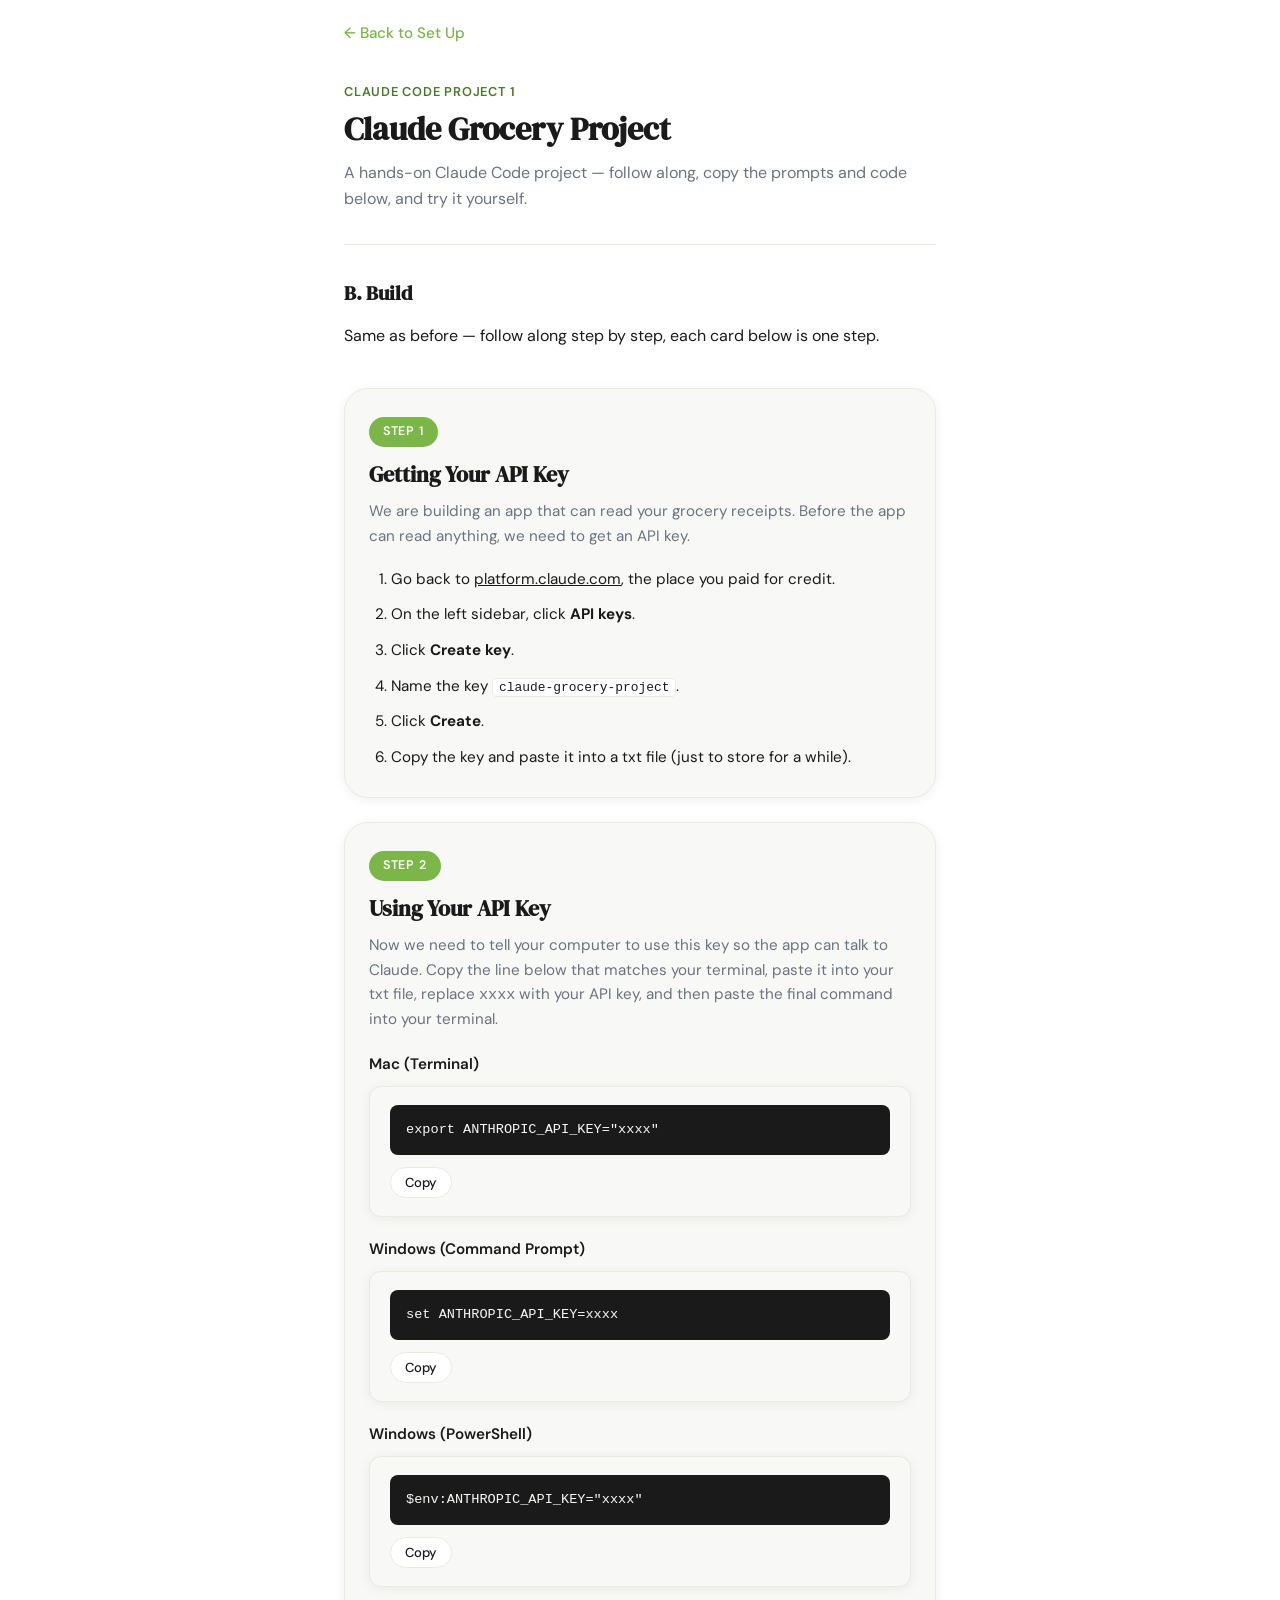
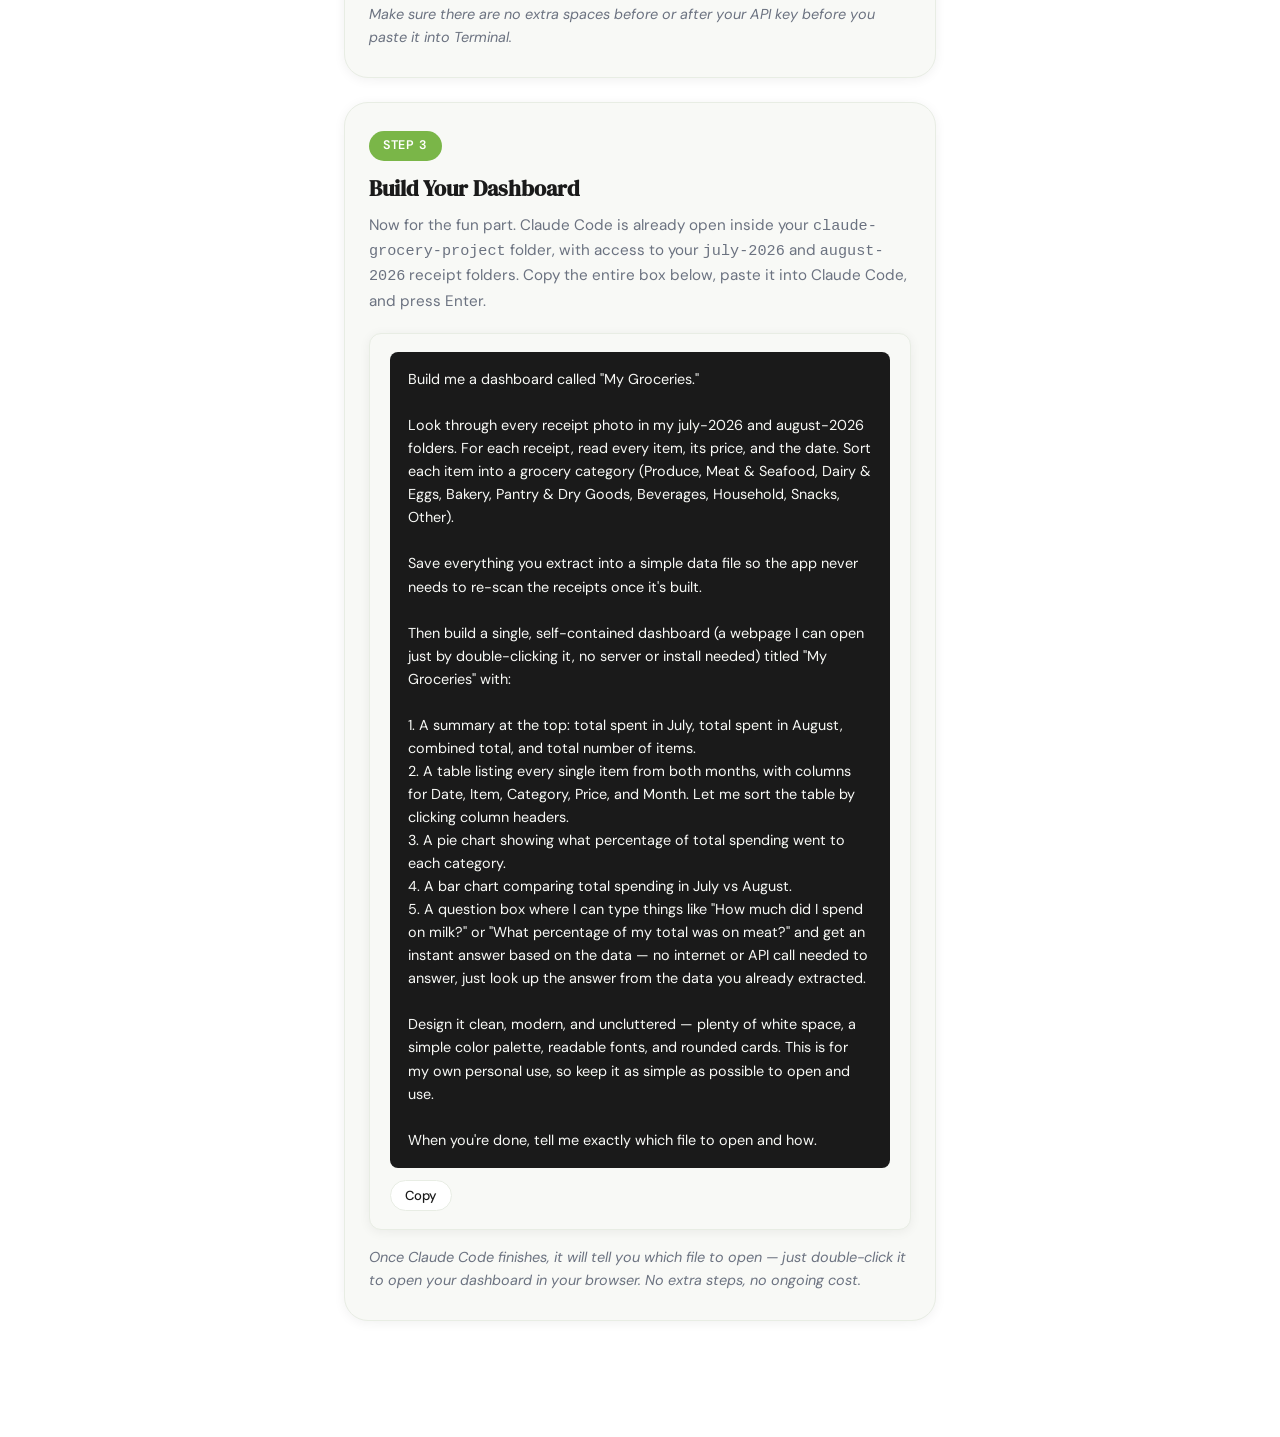
==== projects/claude-grocery-project-build.html @ 4709c17a "Replace Build page download package with step-by-step API key and dashboard prompt" ====
<!DOCTYPE html>
<html lang="en">
<head>
  <meta charset="UTF-8" />
  <meta name="viewport" content="width=device-width, initial-scale=1.0" />
  <meta name="description" content="Claude Grocery Project — Build. Get your API key and build your grocery dashboard with Claude Code." />
  <title>Claude Grocery Project — Build — Mark Chern</title>

  <!-- GOOGLE FONTS -->
  <link href="https://fonts.googleapis.com/css2?family=DM+Serif+Display&family=DM+Sans:wght@400;500;600&display=swap" rel="stylesheet" />

  <style>
    /* ============================================================
       Same design tokens as the main site / Set Up page for a
       consistent look across pages.
       ============================================================ */
    :root {
      --color-accent:      #7AB648;
      --color-accent-dark: #4A7A28;
      --color-bg:          #FFFFFF;
      --color-surface:     #F8F9F6;
      --color-text:        #1A1A1A;
      --color-muted:       #6B7280;
      --color-border:      #E8EDE4;
      --color-code-bg:     #1A1A1A;
      --color-code-text:   #F8F9F6;

      --font-display: 'DM Serif Display', Georgia, serif;
      --font-body:    'DM Sans', system-ui, sans-serif;

      --radius-card: 12px;
      --radius-pill: 999px;
      --shadow-card: 0 2px 12px rgba(0, 0, 0, 0.06);
      --transition:  200ms ease;

      --max-width: 640px;
    }

    *, *::before, *::after {
      box-sizing: border-box;
      margin: 0;
      padding: 0;
    }

    body {
      font-family: var(--font-body);
      background: var(--color-bg);
      color: var(--color-text);
      font-size: 16px;
      line-height: 1.6;
      -webkit-font-smoothing: antialiased;
    }

    a { color: inherit; }

    .container {
      width: 100%;
      max-width: var(--max-width);
      margin: 0 auto;
      padding: 0 24px 80px;
    }

    /* BACK LINK */
    .back-bar {
      padding: 20px 0 0;
    }

    .btn-back {
      display: inline-flex;
      align-items: center;
      gap: 4px;
      background: none;
      border: none;
      font-family: var(--font-body);
      font-weight: 500;
      font-size: 0.95rem;
      color: var(--color-accent);
      cursor: pointer;
      text-decoration: none;
      transition: color var(--transition);
    }

    .btn-back:hover {
      color: var(--color-accent-dark);
    }

    /* HEADER */
    .project-header {
      padding: 32px 0 8px;
      border-bottom: 1px solid var(--color-border);
      margin-bottom: 32px;
    }

    .project-tag {
      display: inline-block;
      font-size: 0.8rem;
      font-weight: 600;
      letter-spacing: 0.06em;
      text-transform: uppercase;
      color: var(--color-accent-dark);
      margin-bottom: 8px;
    }

    .project-title {
      font-family: var(--font-display);
      font-size: 2rem;
      margin-bottom: 12px;
      line-height: 1.2;
    }

    .project-subtitle {
      color: var(--color-muted);
      font-size: 1rem;
      padding-bottom: 24px;
    }

    /* SECTIONS */
    .section {
      margin-bottom: 40px;
    }

    .section-heading {
      font-family: var(--font-display);
      font-size: 1.25rem;
      margin-bottom: 14px;
    }

    .section-body {
      color: var(--color-text);
      font-size: 1rem;
    }

    /* ============================================================
       STEP CARDS — one rounded square per step of the tutorial
       ============================================================ */
    .step-card {
      background: var(--color-surface);
      border: 1px solid var(--color-border);
      border-radius: 24px;
      box-shadow: var(--shadow-card);
      padding: 28px 24px;
      margin-bottom: 24px;
    }

    .step-number {
      display: inline-block;
      background: var(--color-accent);
      color: #FFFFFF;
      font-size: 0.78rem;
      font-weight: 600;
      letter-spacing: 0.06em;
      text-transform: uppercase;
      border-radius: var(--radius-pill);
      padding: 5px 14px;
      margin-bottom: 14px;
    }

    .step-title {
      font-family: var(--font-display);
      font-size: 1.35rem;
      margin-bottom: 10px;
      line-height: 1.3;
    }

    .step-intro {
      color: var(--color-muted);
      font-size: 0.95rem;
      margin-bottom: 20px;
    }

    .step-instructions {
      list-style: decimal;
      padding-left: 22px;
      display: flex;
      flex-direction: column;
      gap: 12px;
      font-size: 0.95rem;
      line-height: 1.55;
    }

    .step-instructions code {
      background: var(--color-bg);
      border: 1px solid var(--color-border);
      border-radius: 4px;
      padding: 1px 6px;
      font-family: 'SF Mono', Menlo, Consolas, monospace;
      font-size: 0.85em;
    }

    .step-note {
      margin-top: 16px;
      font-size: 0.9rem;
      color: var(--color-muted);
      font-style: italic;
    }

    .step-subheading {
      font-weight: 600;
      font-size: 0.95rem;
      margin-top: 20px;
      margin-bottom: 10px;
    }

    .step-subheading:first-of-type {
      margin-top: 4px;
    }

    /* COPY BLOCKS — used for both single-line commands (code) and the
       big multi-line Claude Code prompt (prompt) */
    .copy-block {
      position: relative;
      background: var(--color-surface);
      border: 1px solid var(--color-border);
      border-radius: var(--radius-card);
      box-shadow: var(--shadow-card);
      padding: 18px 20px;
      margin-bottom: 0;
    }

    .copy-block.code .copy-content {
      background: var(--color-code-bg);
      color: var(--color-code-text);
      border-radius: 8px;
      padding: 14px 16px;
      font-family: 'SF Mono', Menlo, Consolas, monospace;
      font-size: 0.85rem;
      overflow-x: auto;
      white-space: pre;
    }

    .copy-block.prompt .copy-content {
      background: var(--color-code-bg);
      color: var(--color-code-text);
      border-radius: 8px;
      padding: 16px 18px;
      font-size: 0.9rem;
      line-height: 1.6;
      white-space: pre-wrap;
    }

    .copy-block-label {
      font-size: 0.78rem;
      font-weight: 600;
      color: var(--color-muted);
      text-transform: uppercase;
      letter-spacing: 0.06em;
      margin-bottom: 10px;
    }

    .btn-copy {
      display: inline-flex;
      align-items: center;
      gap: 6px;
      margin-top: 12px;
      background: var(--color-bg);
      border: 1px solid var(--color-border);
      border-radius: var(--radius-pill);
      padding: 6px 14px;
      font-family: var(--font-body);
      font-weight: 500;
      font-size: 0.82rem;
      color: var(--color-text);
      cursor: pointer;
      transition: background var(--transition), border-color var(--transition);
    }

    .btn-copy:hover {
      background: #EEF5E8;
      border-color: var(--color-accent);
    }

    .btn-copy.copied {
      color: var(--color-accent-dark);
      border-color: var(--color-accent);
    }
  </style>
</head>
<body>

  <div class="container">

    <!-- BACK LINK -->
    <div class="back-bar">
      <a class="btn-back" href="claude-grocery-project.html" aria-label="Back to Set Up">
        ← Back to Set Up
      </a>
    </div>

    <!-- HEADER -->
    <header class="project-header">
      <span class="project-tag">Claude Code Project 1</span>
      <h1 class="project-title">Claude Grocery Project</h1>
      <p class="project-subtitle">
        A hands-on Claude Code project — follow along, copy the prompts and code below,
        and try it yourself.
      </p>
    </header>

    <!-- BUILD -->
    <section class="section">
      <h2 class="section-heading">B. Build</h2>
      <p class="section-body">
        Same as before — follow along step by step, each card below is one step.
      </p>
    </section>

    <!-- STEPS -->
    <section class="section" id="steps">

      <!-- STEP 1 — Getting Your API Key -->
      <div class="step-card">
        <span class="step-number">Step 1</span>
        <h3 class="step-title">Getting Your API Key</h3>
        <p class="step-intro">
          We are building an app that can read your grocery receipts. Before the app can read
          anything, we need to get an API key.
        </p>
        <ol class="step-instructions">
          <li>
            Go back to
            <a href="https://platform.claude.com" target="_blank" rel="noopener noreferrer">platform.claude.com</a>,
            the place you paid for credit.
          </li>
          <li>On the left sidebar, click <strong>API keys</strong>.</li>
          <li>Click <strong>Create key</strong>.</li>
          <li>Name the key <code>claude-grocery-project</code>.</li>
          <li>Click <strong>Create</strong>.</li>
          <li>Copy the key and paste it into a txt file (just to store for a while).</li>
        </ol>
      </div>
      <!-- /STEP 1 -->

      <!-- STEP 2 — Using Your API Key -->
      <div class="step-card">
        <span class="step-number">Step 2</span>
        <h3 class="step-title">Using Your API Key</h3>
        <p class="step-intro">
          Now we need to tell your computer to use this key so the app can talk to Claude.
          Copy the line below that matches your terminal, paste it into your txt file, replace
          <code>xxxx</code> with your API key, and then paste the final command into your
          terminal.
        </p>

        <p class="step-subheading">Mac (Terminal)</p>
        <div class="copy-block code">
          <div class="copy-content" id="step2-mac">export ANTHROPIC_API_KEY="xxxx"</div>
          <button class="btn-copy" onclick="copyBlock('step2-mac', this)">Copy</button>
        </div>

        <p class="step-subheading">Windows (Command Prompt)</p>
        <div class="copy-block code">
          <div class="copy-content" id="step2-cmd">set ANTHROPIC_API_KEY=xxxx</div>
          <button class="btn-copy" onclick="copyBlock('step2-cmd', this)">Copy</button>
        </div>

        <p class="step-subheading">Windows (PowerShell)</p>
        <div class="copy-block code">
          <div class="copy-content" id="step2-ps">$env:ANTHROPIC_API_KEY="xxxx"</div>
          <button class="btn-copy" onclick="copyBlock('step2-ps', this)">Copy</button>
        </div>

        <p class="step-note">
          Make sure there are no extra spaces before or after your API key before you paste it
          into Terminal.
        </p>
      </div>
      <!-- /STEP 2 -->

      <!-- STEP 3 — Build Your Dashboard -->
      <div class="step-card">
        <span class="step-number">Step 3</span>
        <h3 class="step-title">Build Your Dashboard</h3>
        <p class="step-intro">
          Now for the fun part. Claude Code is already open inside your
          <code>claude-grocery-project</code> folder, with access to your
          <code>july-2026</code> and <code>august-2026</code> receipt folders. Copy the entire
          box below, paste it into Claude Code, and press Enter.
        </p>

        <div class="copy-block prompt">
          <div class="copy-content" id="step3-prompt">Build me a dashboard called "My Groceries."

Look through every receipt photo in my july-2026 and august-2026 folders. For each receipt, read every item, its price, and the date. Sort each item into a grocery category (Produce, Meat &amp; Seafood, Dairy &amp; Eggs, Bakery, Pantry &amp; Dry Goods, Beverages, Household, Snacks, Other).

Save everything you extract into a simple data file so the app never needs to re-scan the receipts once it's built.

Then build a single, self-contained dashboard (a webpage I can open just by double-clicking it, no server or install needed) titled "My Groceries" with:

1. A summary at the top: total spent in July, total spent in August, combined total, and total number of items.
2. A table listing every single item from both months, with columns for Date, Item, Category, Price, and Month. Let me sort the table by clicking column headers.
3. A pie chart showing what percentage of total spending went to each category.
4. A bar chart comparing total spending in July vs August.
5. A question box where I can type things like "How much did I spend on milk?" or "What percentage of my total was on meat?" and get an instant answer based on the data — no internet or API call needed to answer, just look up the answer from the data you already extracted.

Design it clean, modern, and uncluttered — plenty of white space, a simple color palette, readable fonts, and rounded cards. This is for my own personal use, so keep it as simple as possible to open and use.

When you're done, tell me exactly which file to open and how.</div>
          <button class="btn-copy" onclick="copyBlock('step3-prompt', this)">Copy</button>
        </div>

        <p class="step-note">
          Once Claude Code finishes, it will tell you which file to open — just double-click it
          to open your dashboard in your browser. No extra steps, no ongoing cost.
        </p>
      </div>
      <!-- /STEP 3 -->

    </section>
    <!-- /STEPS -->

  </div>

  <script>
    // ----------------------------------------------------------------
    // COPY-TO-CLIPBOARD
    // Call as: copyBlock('the-content-element-id', thisButtonElement)
    // ----------------------------------------------------------------
    function copyBlock(contentId, btn) {
      var el = document.getElementById(contentId);
      if (!el) return;

      navigator.clipboard.writeText(el.textContent.trim()).then(function () {
        var original = btn.textContent;
        btn.textContent = 'Copied!';
        btn.classList.add('copied');
        setTimeout(function () {
          btn.textContent = original;
          btn.classList.remove('copied');
        }, 1800);
      });
    }
  </script>

</body>
</html>
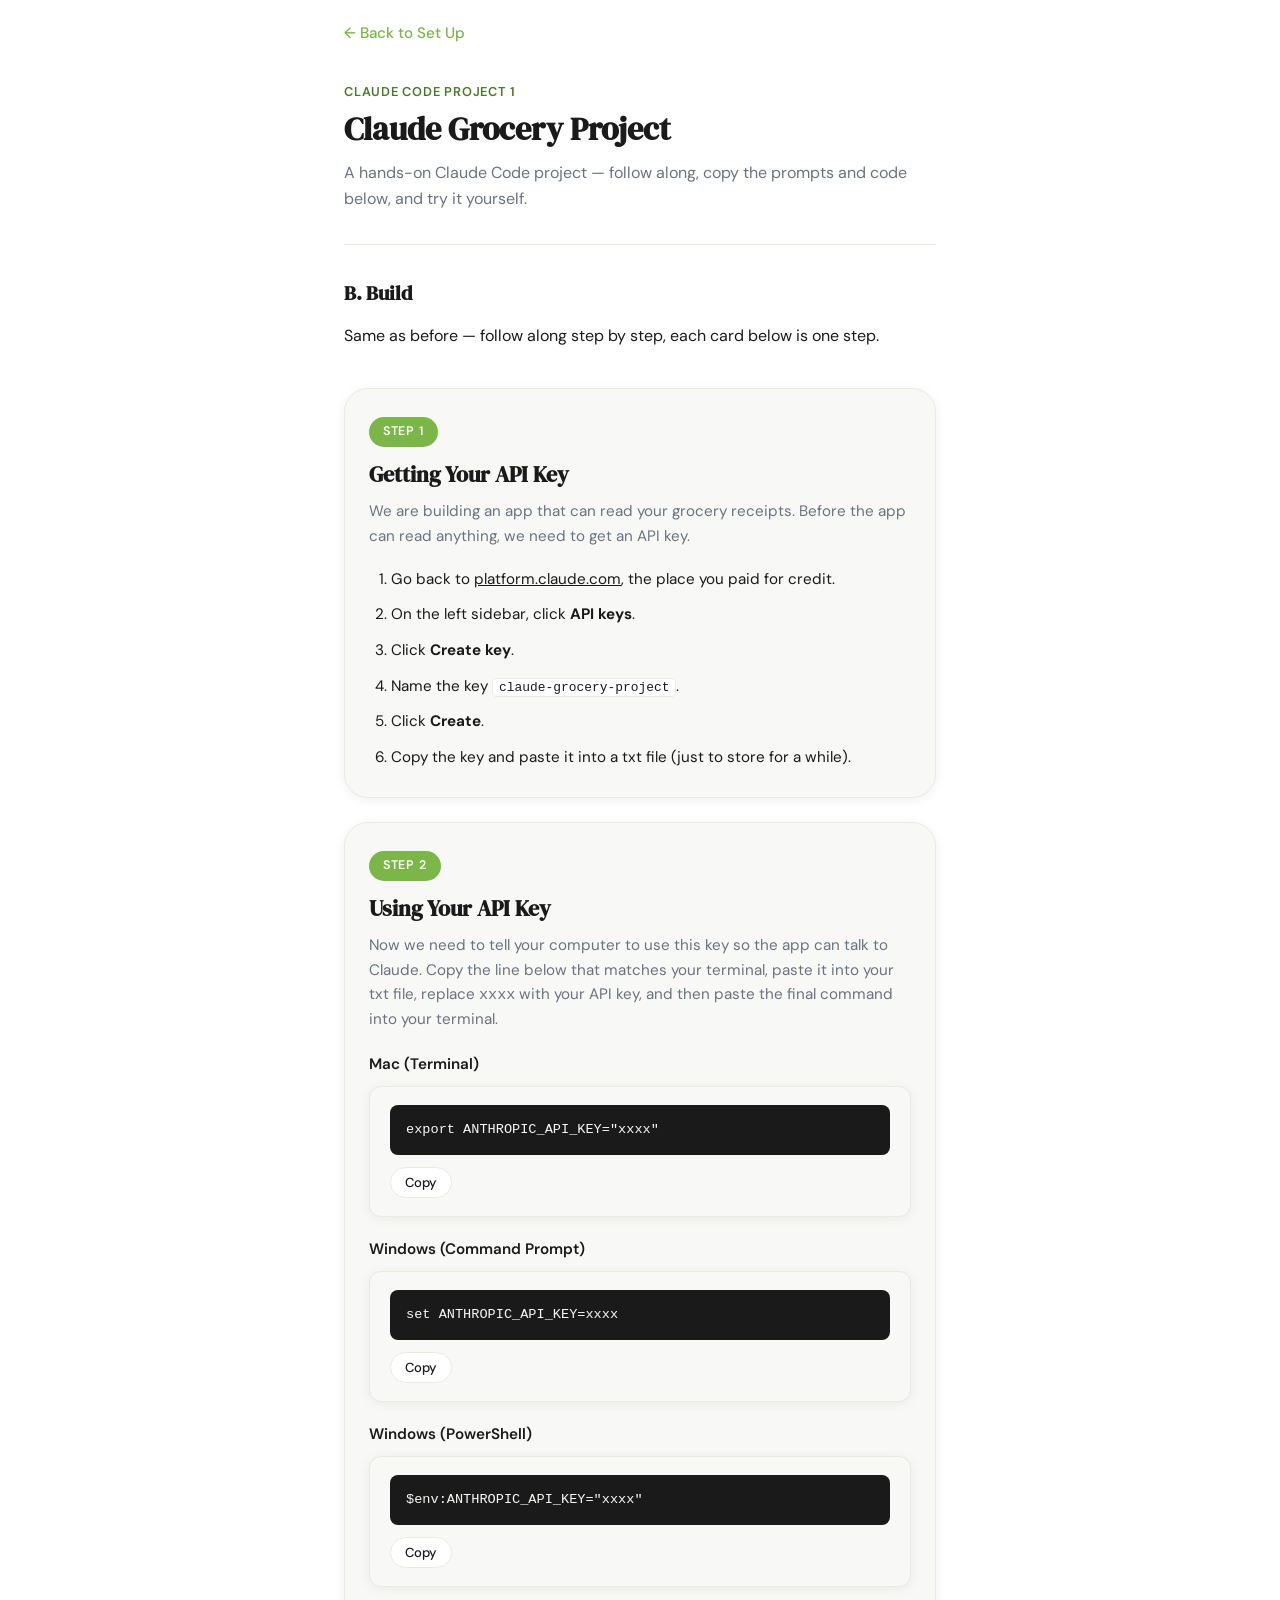
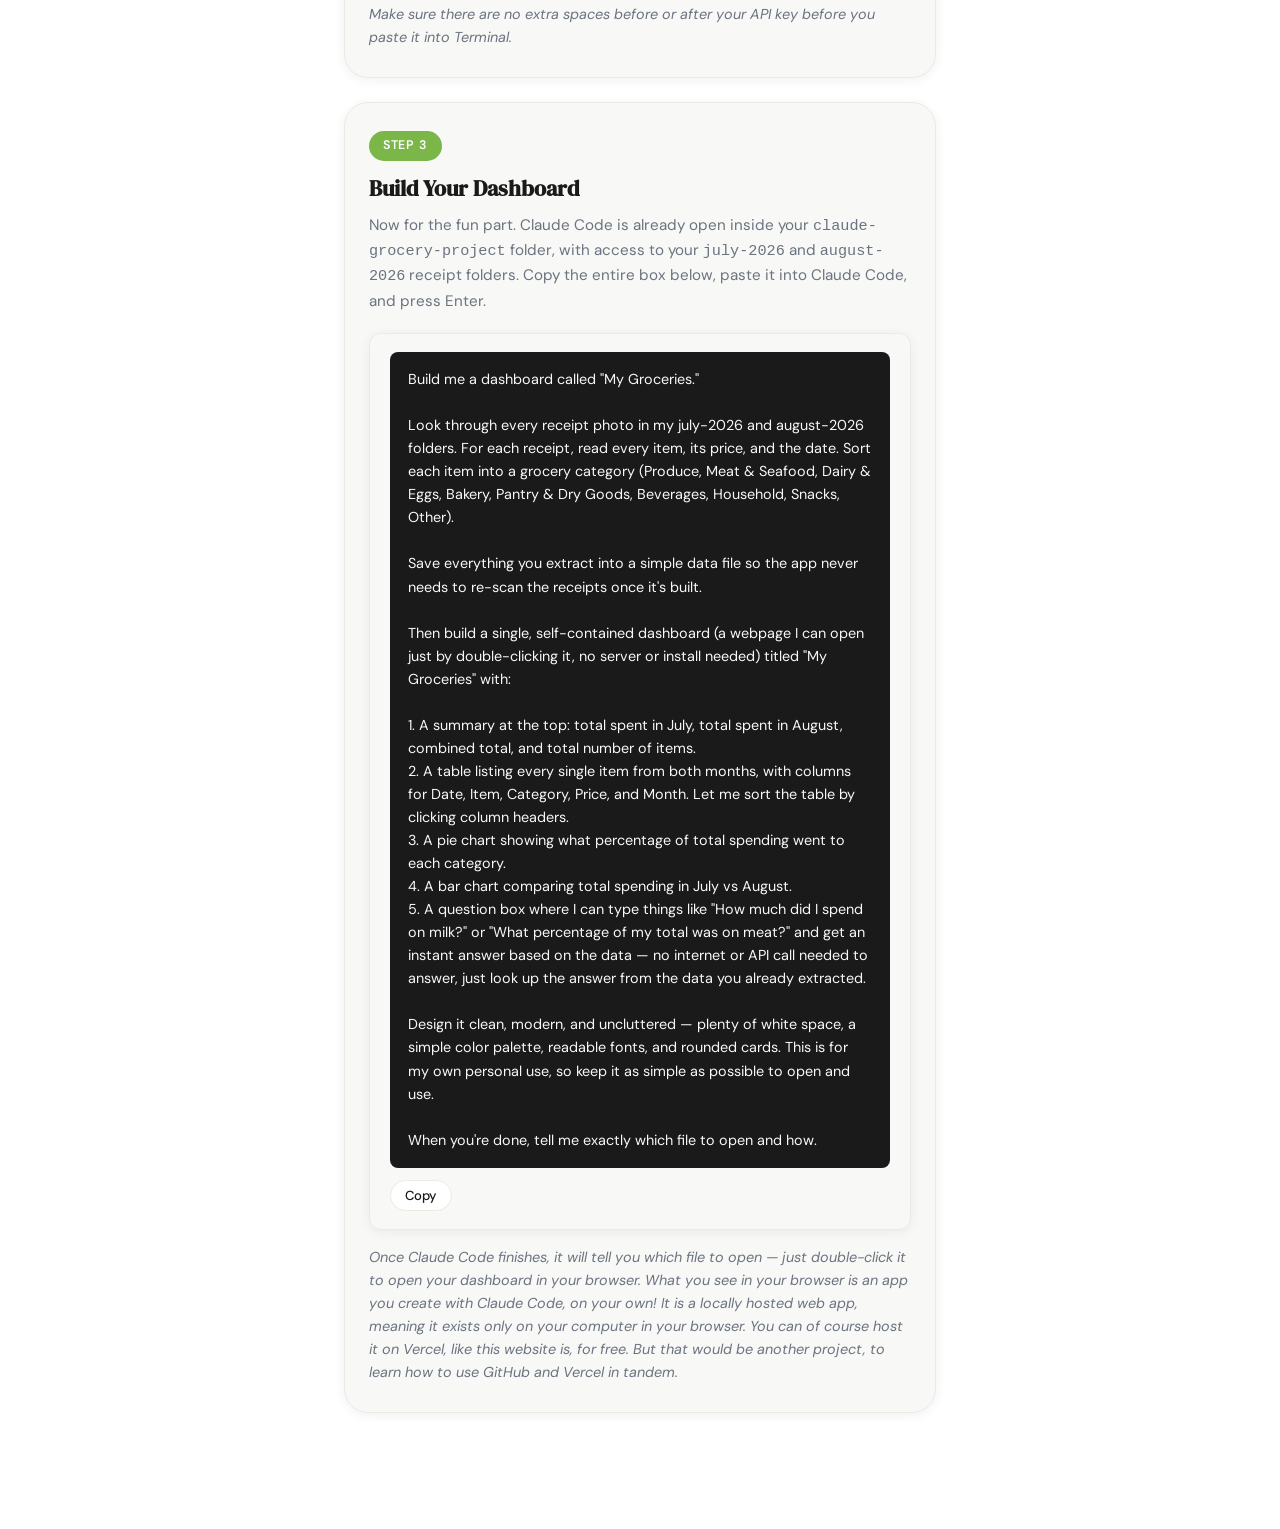
==== commit 1a45385c: "Explain the finished dashboard is a locally hosted app, not deployed anywhere" ====
--- a/projects/claude-grocery-project-build.html
+++ b/projects/claude-grocery-project-build.html
@@ -400,7 +400,11 @@
 
         <p class="step-note">
           Once Claude Code finishes, it will tell you which file to open — just double-click it
-          to open your dashboard in your browser. No extra steps, no ongoing cost.
+          to open your dashboard in your browser. What you see in your browser is an app you
+          create with Claude Code, on your own! It is a locally hosted web app, meaning it
+          exists only on your computer in your browser. You can of course host it on Vercel,
+          like this website is, for free. But that would be another project, to learn how to
+          use GitHub and Vercel in tandem.
         </p>
       </div>
       <!-- /STEP 3 -->
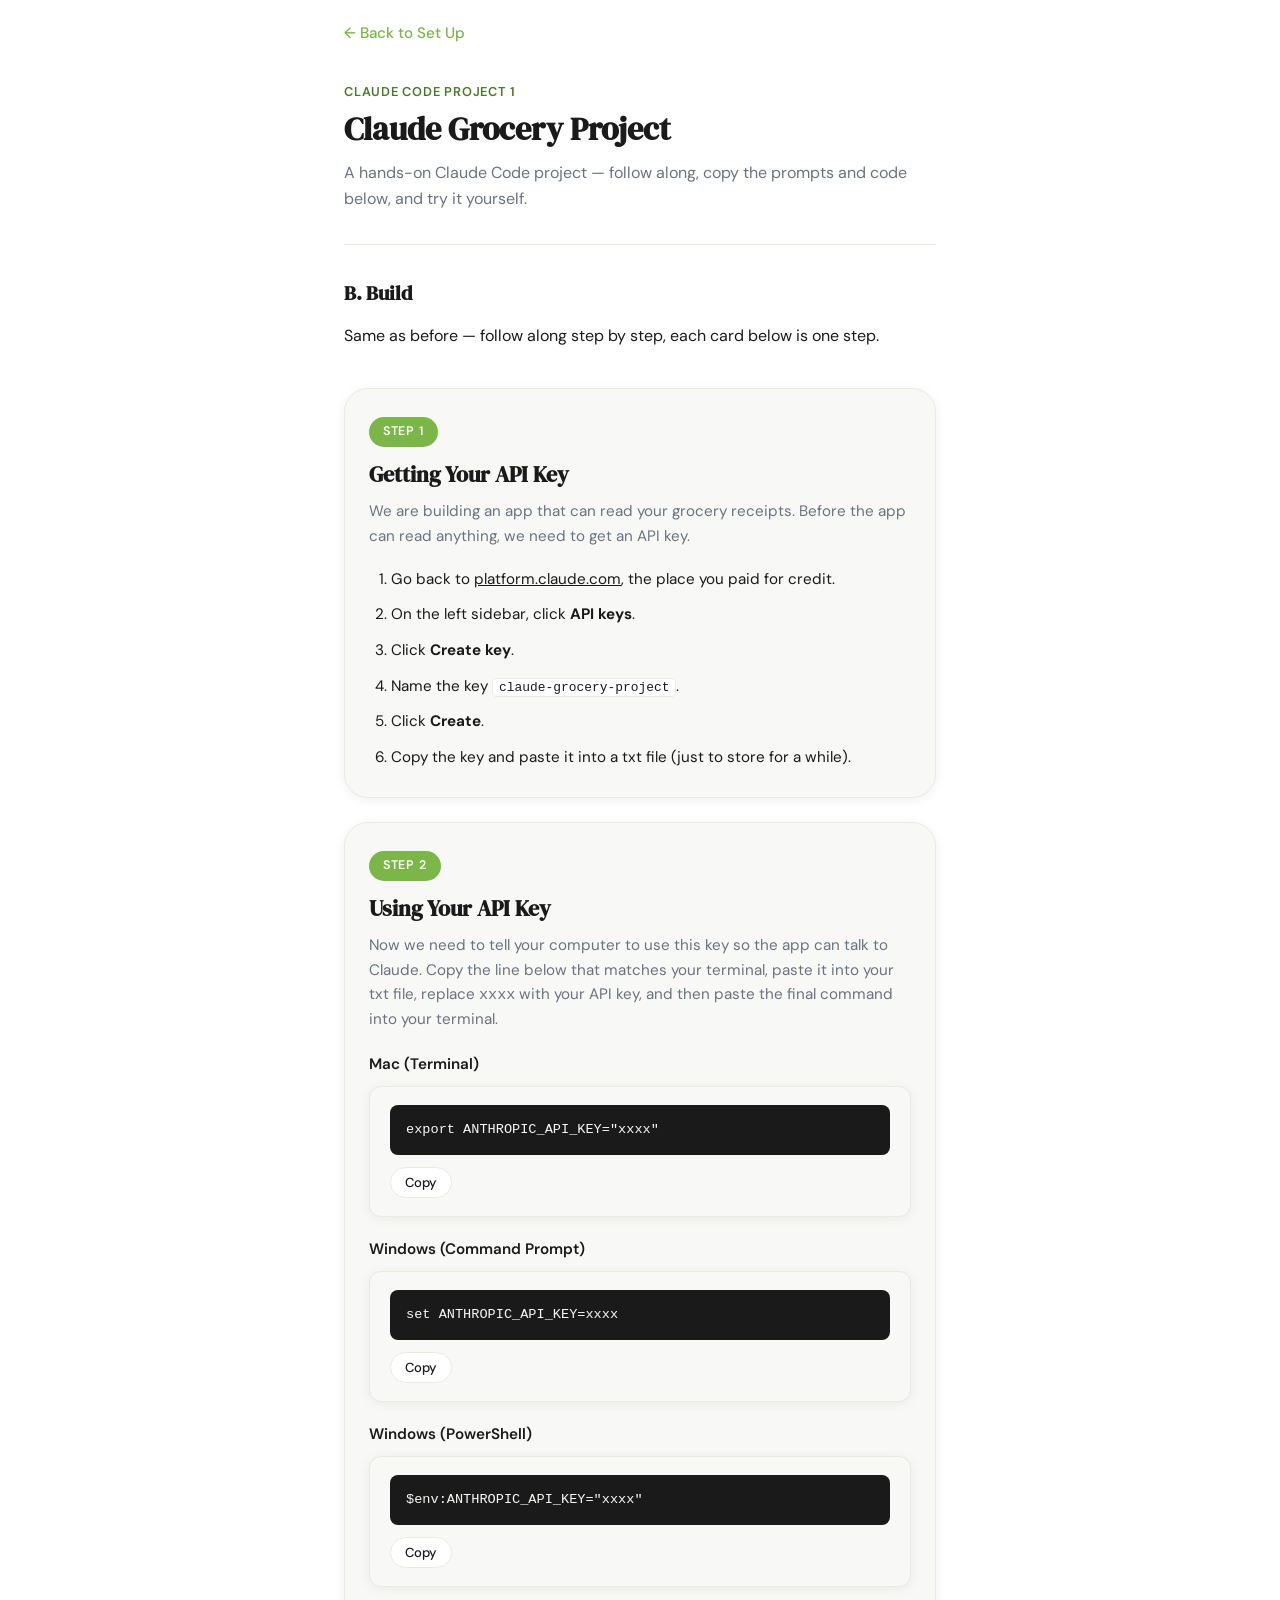
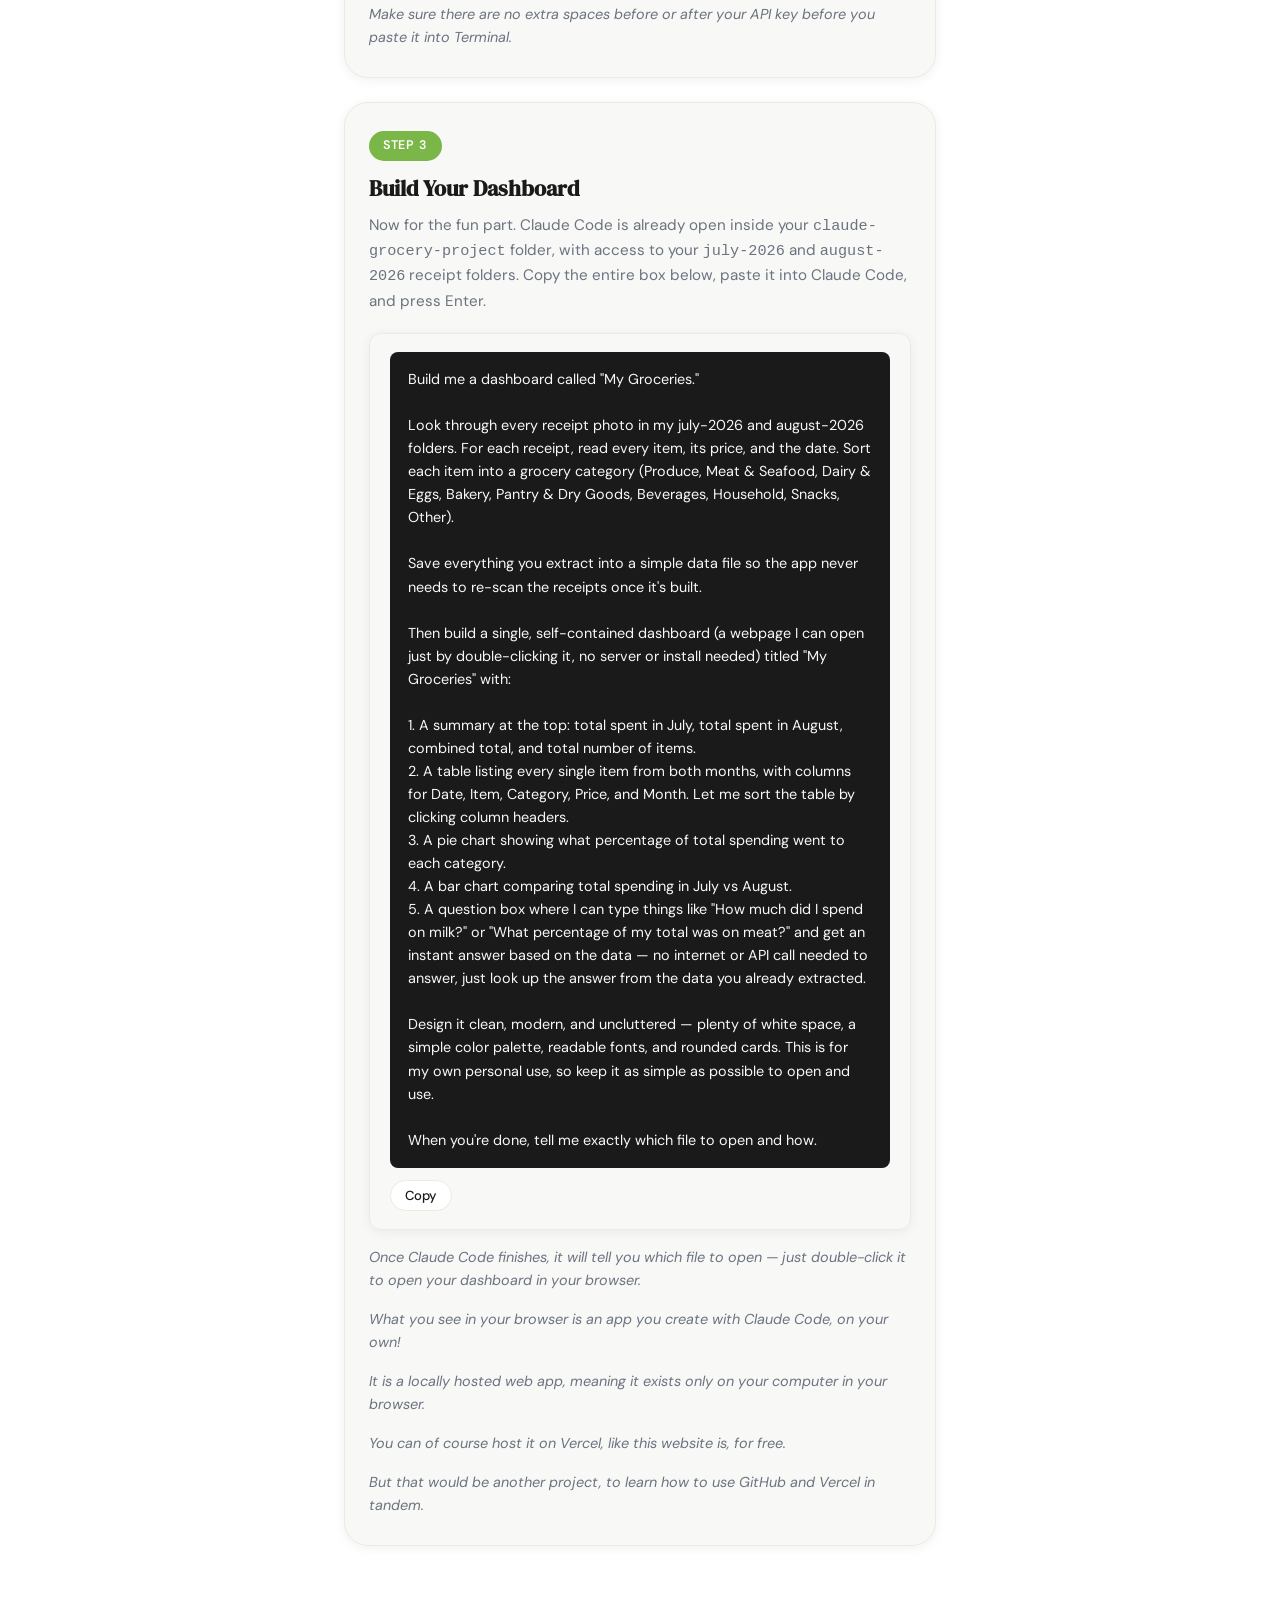
==== commit 884faba4: "Split the locally-hosted-app note into one sentence per paragraph" ====
--- a/projects/claude-grocery-project-build.html
+++ b/projects/claude-grocery-project-build.html
@@ -400,11 +400,20 @@
 
         <p class="step-note">
           Once Claude Code finishes, it will tell you which file to open — just double-click it
-          to open your dashboard in your browser. What you see in your browser is an app you
-          create with Claude Code, on your own! It is a locally hosted web app, meaning it
-          exists only on your computer in your browser. You can of course host it on Vercel,
-          like this website is, for free. But that would be another project, to learn how to
-          use GitHub and Vercel in tandem.
+          to open your dashboard in your browser.
+        </p>
+        <p class="step-note">
+          What you see in your browser is an app you create with Claude Code, on your own!
+        </p>
+        <p class="step-note">
+          It is a locally hosted web app, meaning it exists only on your computer in your
+          browser.
+        </p>
+        <p class="step-note">
+          You can of course host it on Vercel, like this website is, for free.
+        </p>
+        <p class="step-note">
+          But that would be another project, to learn how to use GitHub and Vercel in tandem.
         </p>
       </div>
       <!-- /STEP 3 -->
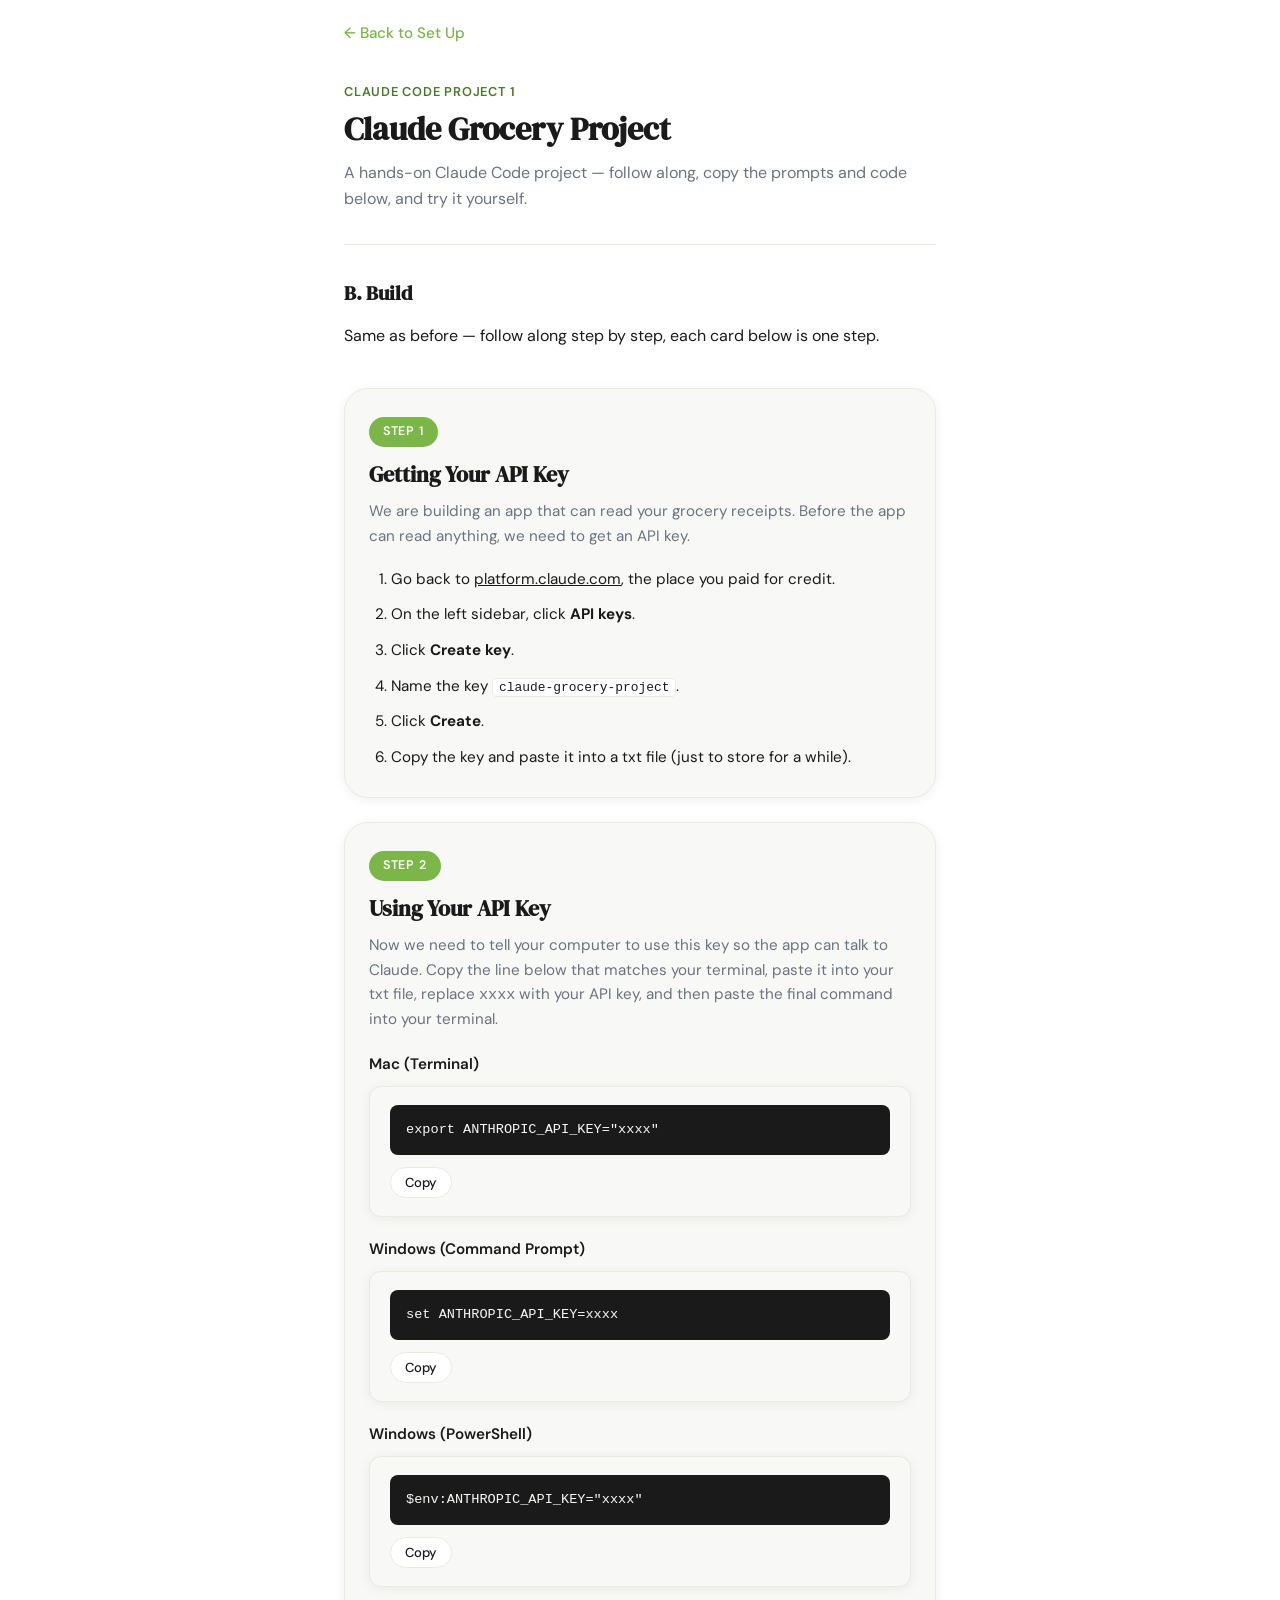
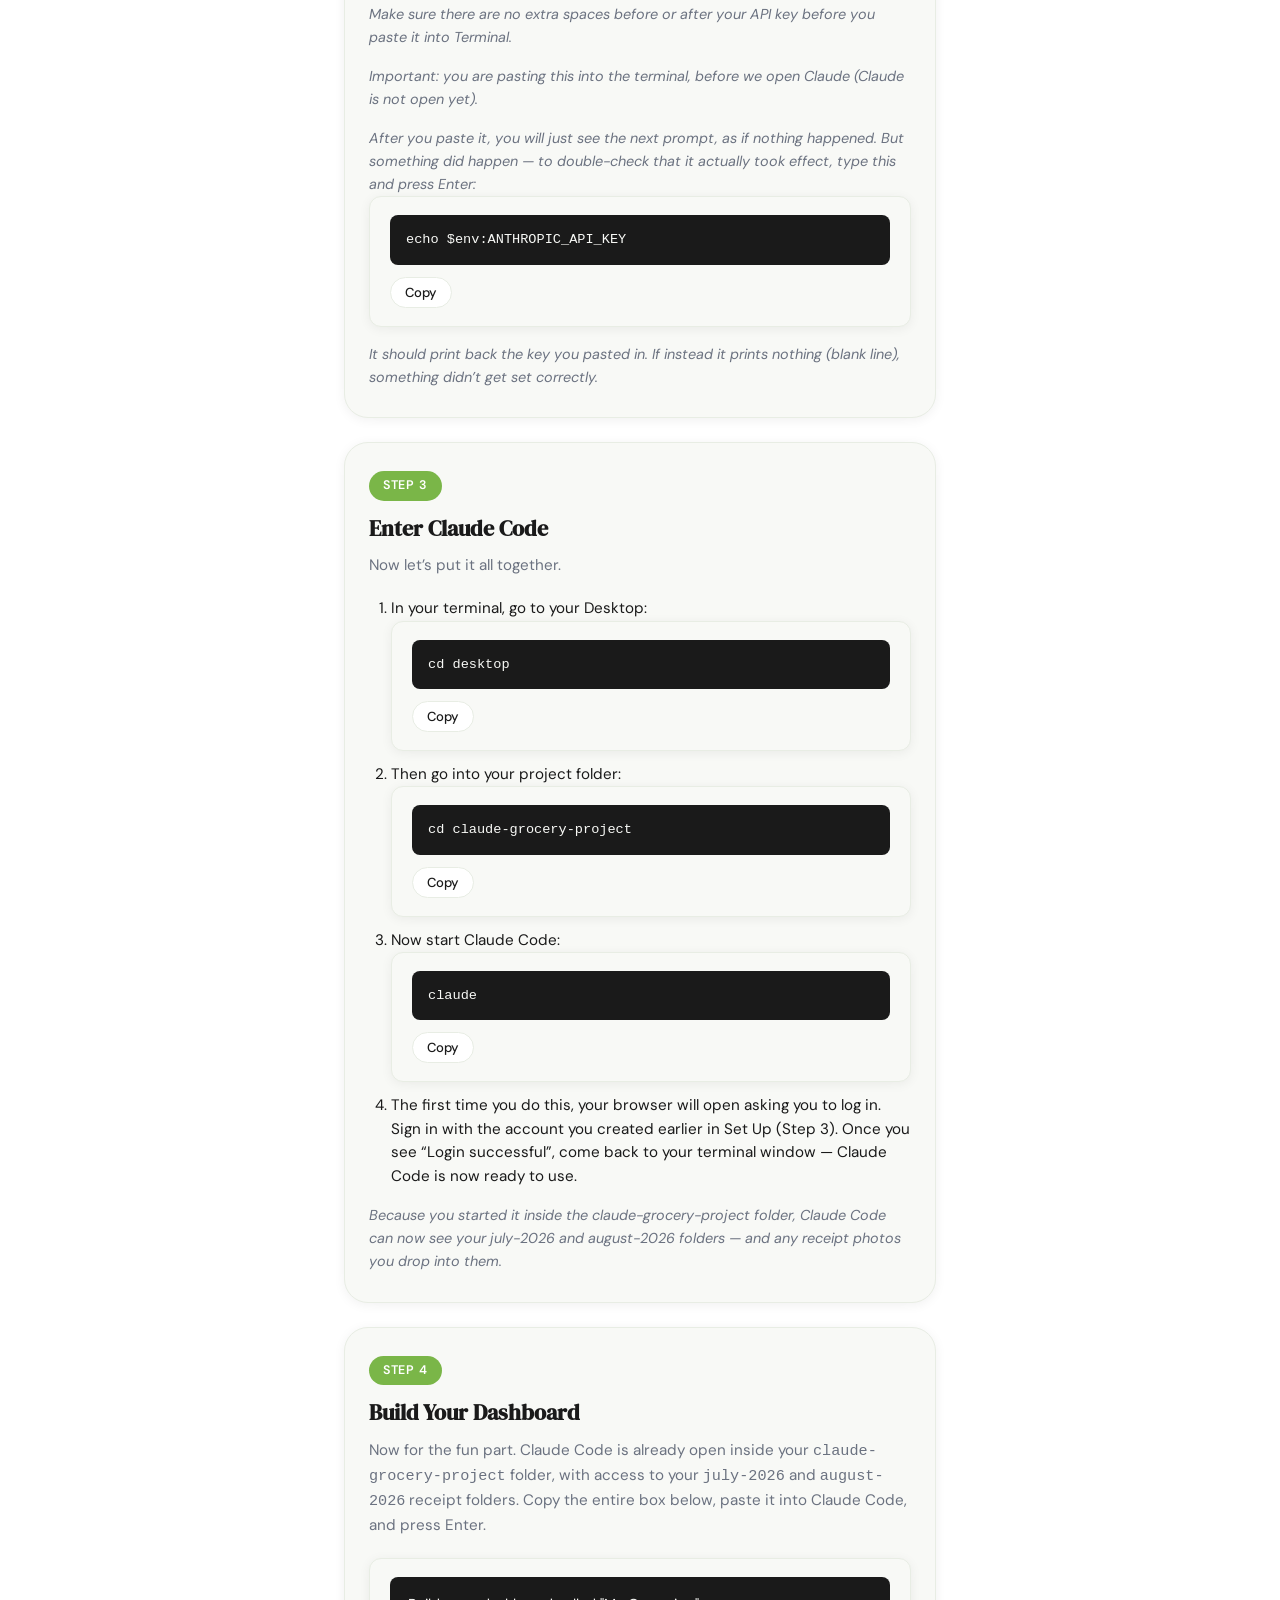
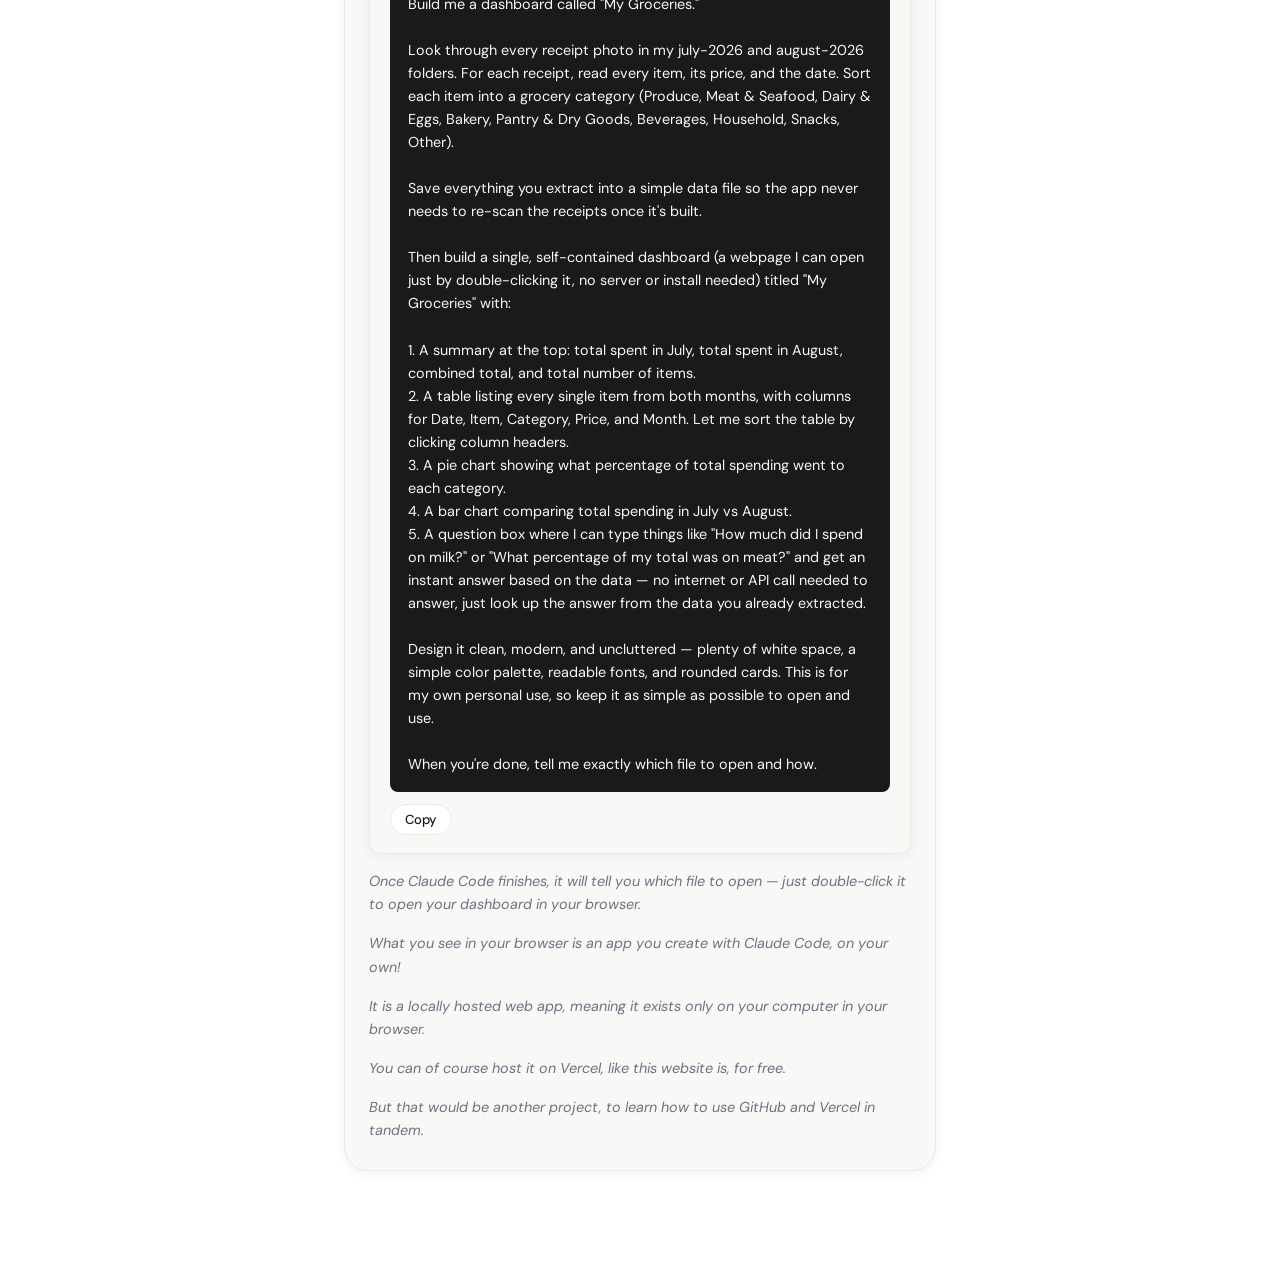
==== commit eb38b782: "Move "Open Claude Code" step from Set Up to Build, after the API key step The API key must be set in" ====
--- a/projects/claude-grocery-project-build.html
+++ b/projects/claude-grocery-project-build.html
@@ -363,12 +363,70 @@
           Make sure there are no extra spaces before or after your API key before you paste it
           into Terminal.
         </p>
+        <p class="step-note">
+          Important: you are pasting this into the terminal, before we open Claude (Claude is
+          not open yet).
+        </p>
+        <p class="step-note">
+          After you paste it, you will just see the next prompt, as if nothing happened. But
+          something did happen — to double-check that it actually took effect, type this and
+          press Enter:
+        </p>
+        <div class="copy-block code">
+          <div class="copy-content" id="step2-verify">echo $env:ANTHROPIC_API_KEY</div>
+          <button class="btn-copy" onclick="copyBlock('step2-verify', this)">Copy</button>
+        </div>
+        <p class="step-note">
+          It should print back the key you pasted in. If instead it prints nothing (blank
+          line), something didn&rsquo;t get set correctly.
+        </p>
       </div>
       <!-- /STEP 2 -->
 
-      <!-- STEP 3 — Build Your Dashboard -->
+      <!-- STEP 3 — Enter Claude Code -->
       <div class="step-card">
         <span class="step-number">Step 3</span>
+        <h3 class="step-title">Enter Claude Code</h3>
+        <p class="step-intro">Now let&rsquo;s put it all together.</p>
+        <ol class="step-instructions">
+          <li>
+            In your terminal, go to your Desktop:
+            <div class="copy-block code">
+              <div class="copy-content" id="step3-cd-desktop">cd desktop</div>
+              <button class="btn-copy" onclick="copyBlock('step3-cd-desktop', this)">Copy</button>
+            </div>
+          </li>
+          <li>
+            Then go into your project folder:
+            <div class="copy-block code">
+              <div class="copy-content" id="step3-cd-project">cd claude-grocery-project</div>
+              <button class="btn-copy" onclick="copyBlock('step3-cd-project', this)">Copy</button>
+            </div>
+          </li>
+          <li>
+            Now start Claude Code:
+            <div class="copy-block code">
+              <div class="copy-content" id="step3-claude">claude</div>
+              <button class="btn-copy" onclick="copyBlock('step3-claude', this)">Copy</button>
+            </div>
+          </li>
+          <li>
+            The first time you do this, your browser will open asking you to log in. Sign in
+            with the account you created earlier in Set Up (Step 3). Once you see
+            &ldquo;Login successful&rdquo;, come back to your terminal window — Claude Code is
+            now ready to use.
+          </li>
+        </ol>
+        <p class="step-note">
+          Because you started it inside the claude-grocery-project folder, Claude Code can now
+          see your july-2026 and august-2026 folders — and any receipt photos you drop into them.
+        </p>
+      </div>
+      <!-- /STEP 3 -->
+
+      <!-- STEP 4 — Build Your Dashboard -->
+      <div class="step-card">
+        <span class="step-number">Step 4</span>
         <h3 class="step-title">Build Your Dashboard</h3>
         <p class="step-intro">
           Now for the fun part. Claude Code is already open inside your
@@ -378,7 +436,7 @@
         </p>
 
         <div class="copy-block prompt">
-          <div class="copy-content" id="step3-prompt">Build me a dashboard called "My Groceries."
+          <div class="copy-content" id="step4-prompt">Build me a dashboard called "My Groceries."
 
 Look through every receipt photo in my july-2026 and august-2026 folders. For each receipt, read every item, its price, and the date. Sort each item into a grocery category (Produce, Meat &amp; Seafood, Dairy &amp; Eggs, Bakery, Pantry &amp; Dry Goods, Beverages, Household, Snacks, Other).
 
@@ -395,7 +453,7 @@
 Design it clean, modern, and uncluttered — plenty of white space, a simple color palette, readable fonts, and rounded cards. This is for my own personal use, so keep it as simple as possible to open and use.
 
 When you're done, tell me exactly which file to open and how.</div>
-          <button class="btn-copy" onclick="copyBlock('step3-prompt', this)">Copy</button>
+          <button class="btn-copy" onclick="copyBlock('step4-prompt', this)">Copy</button>
         </div>
 
         <p class="step-note">
@@ -416,7 +474,7 @@
           But that would be another project, to learn how to use GitHub and Vercel in tandem.
         </p>
       </div>
-      <!-- /STEP 3 -->
+      <!-- /STEP 4 -->
 
     </section>
     <!-- /STEPS -->
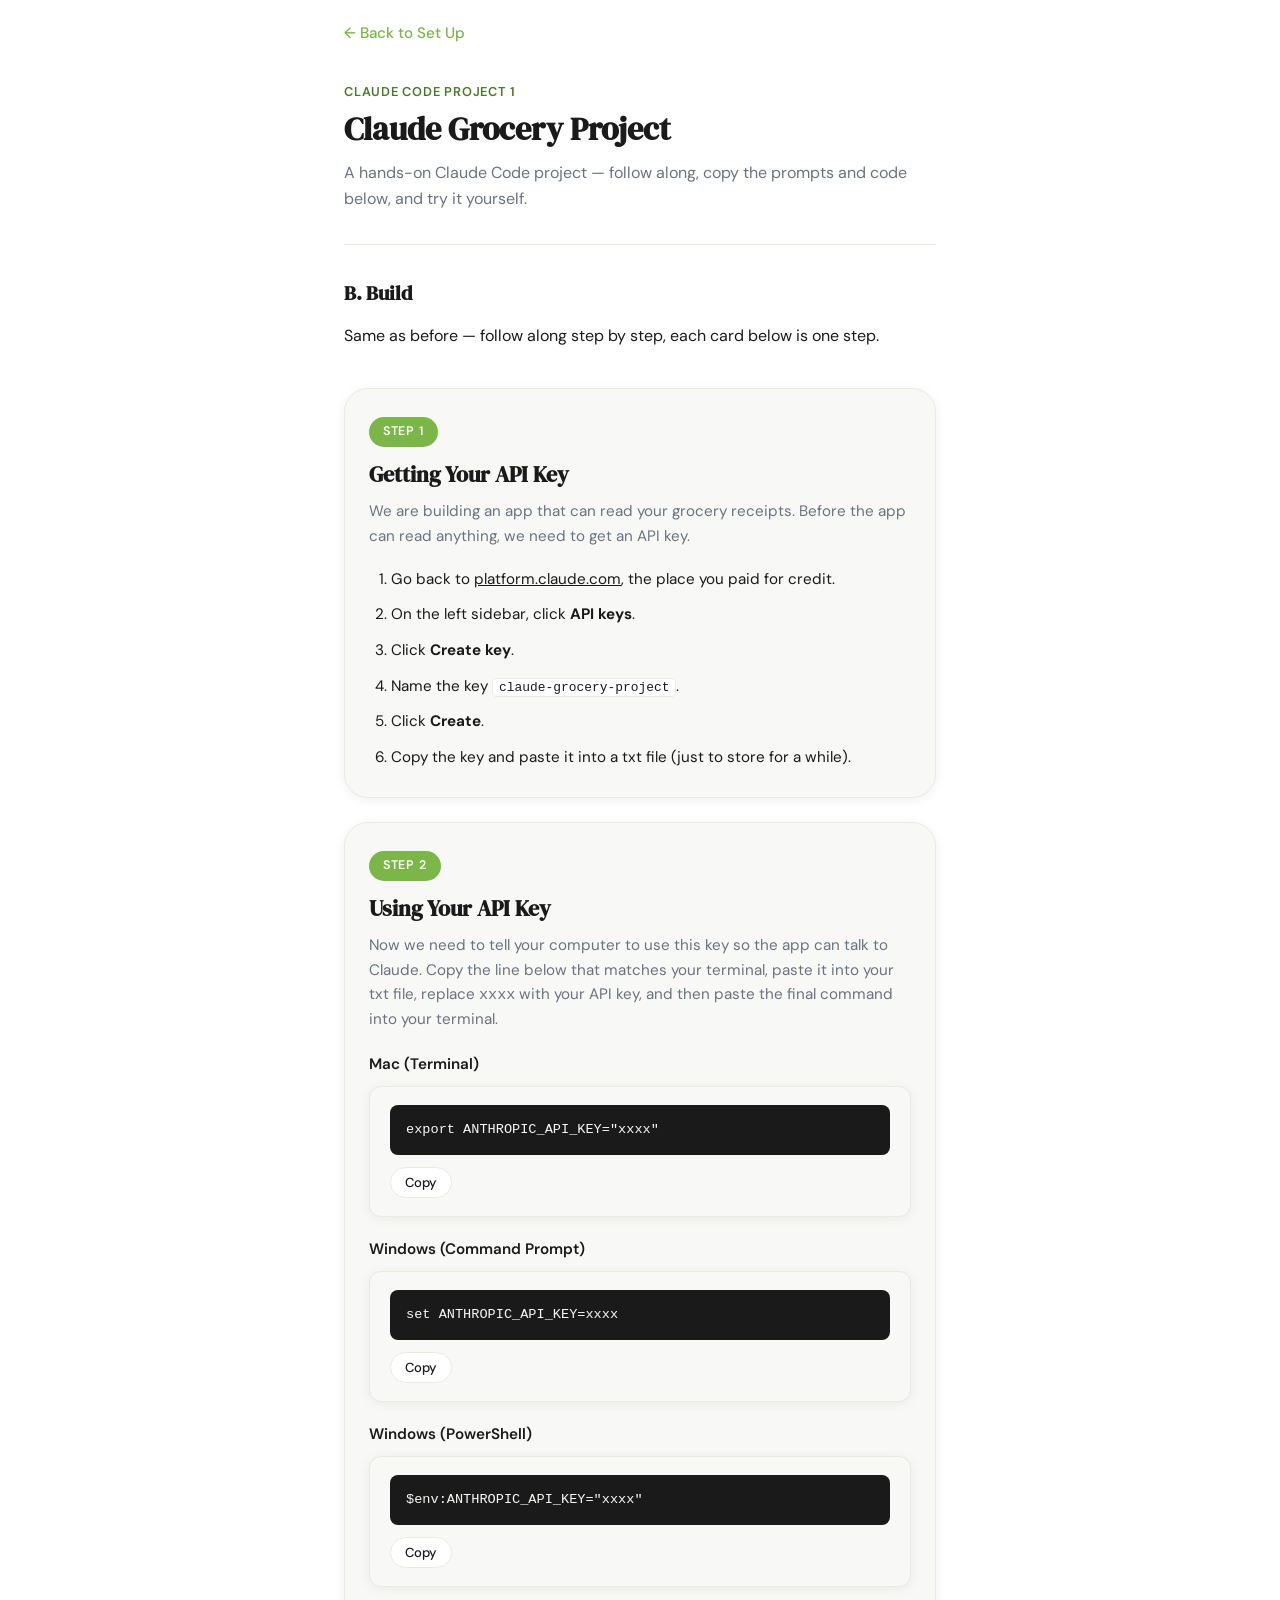
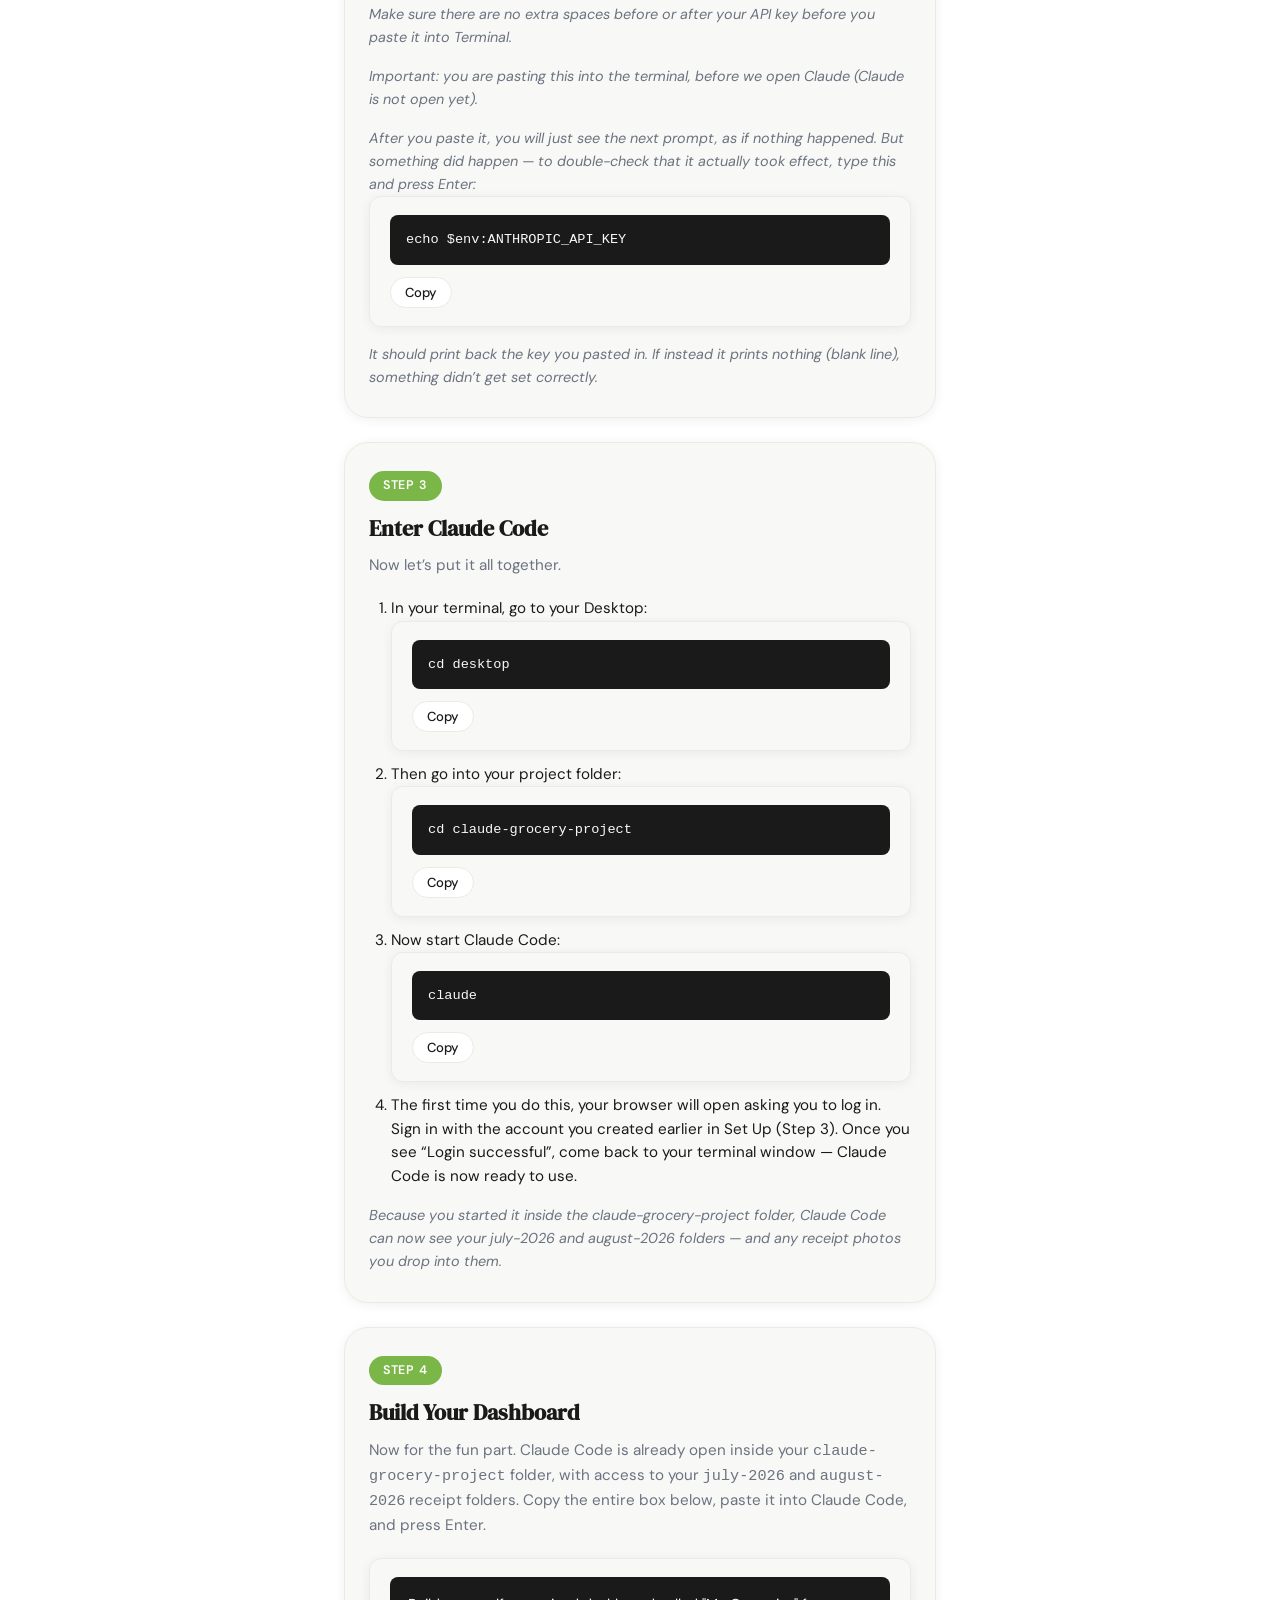
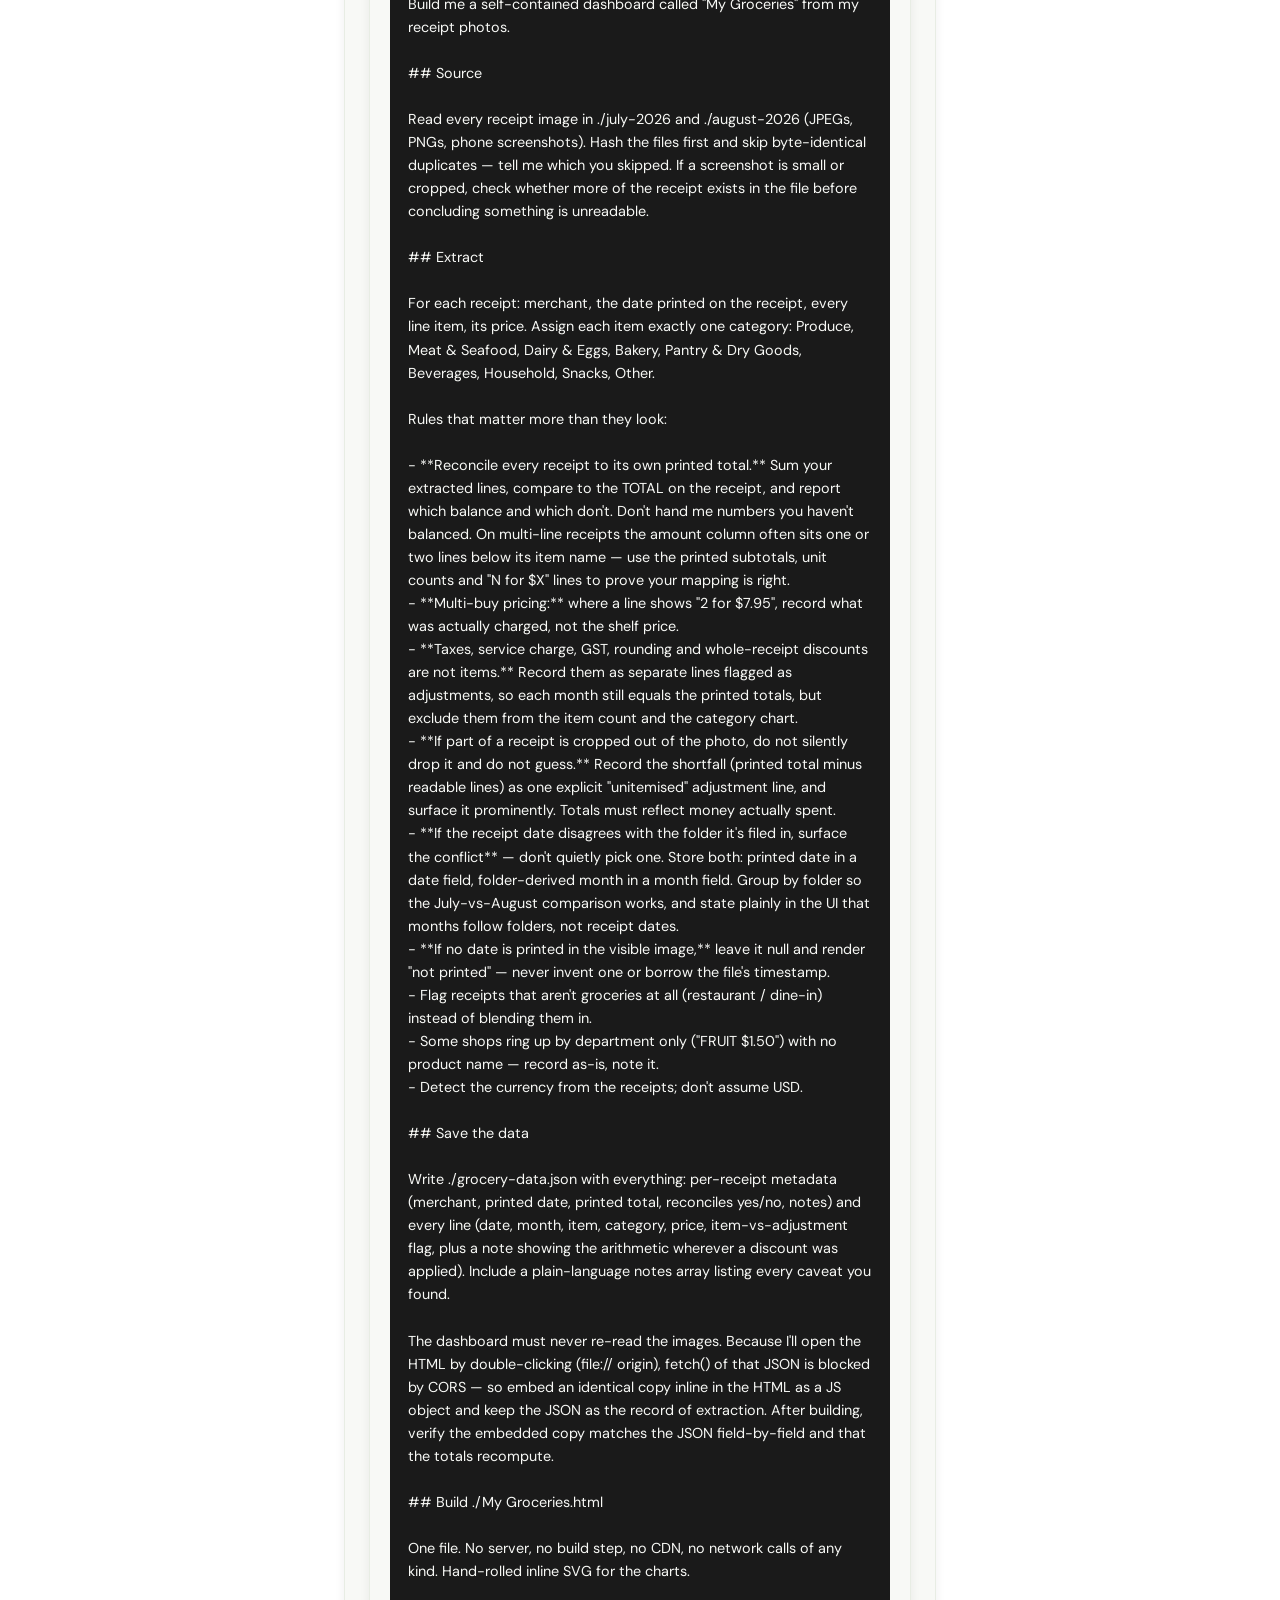
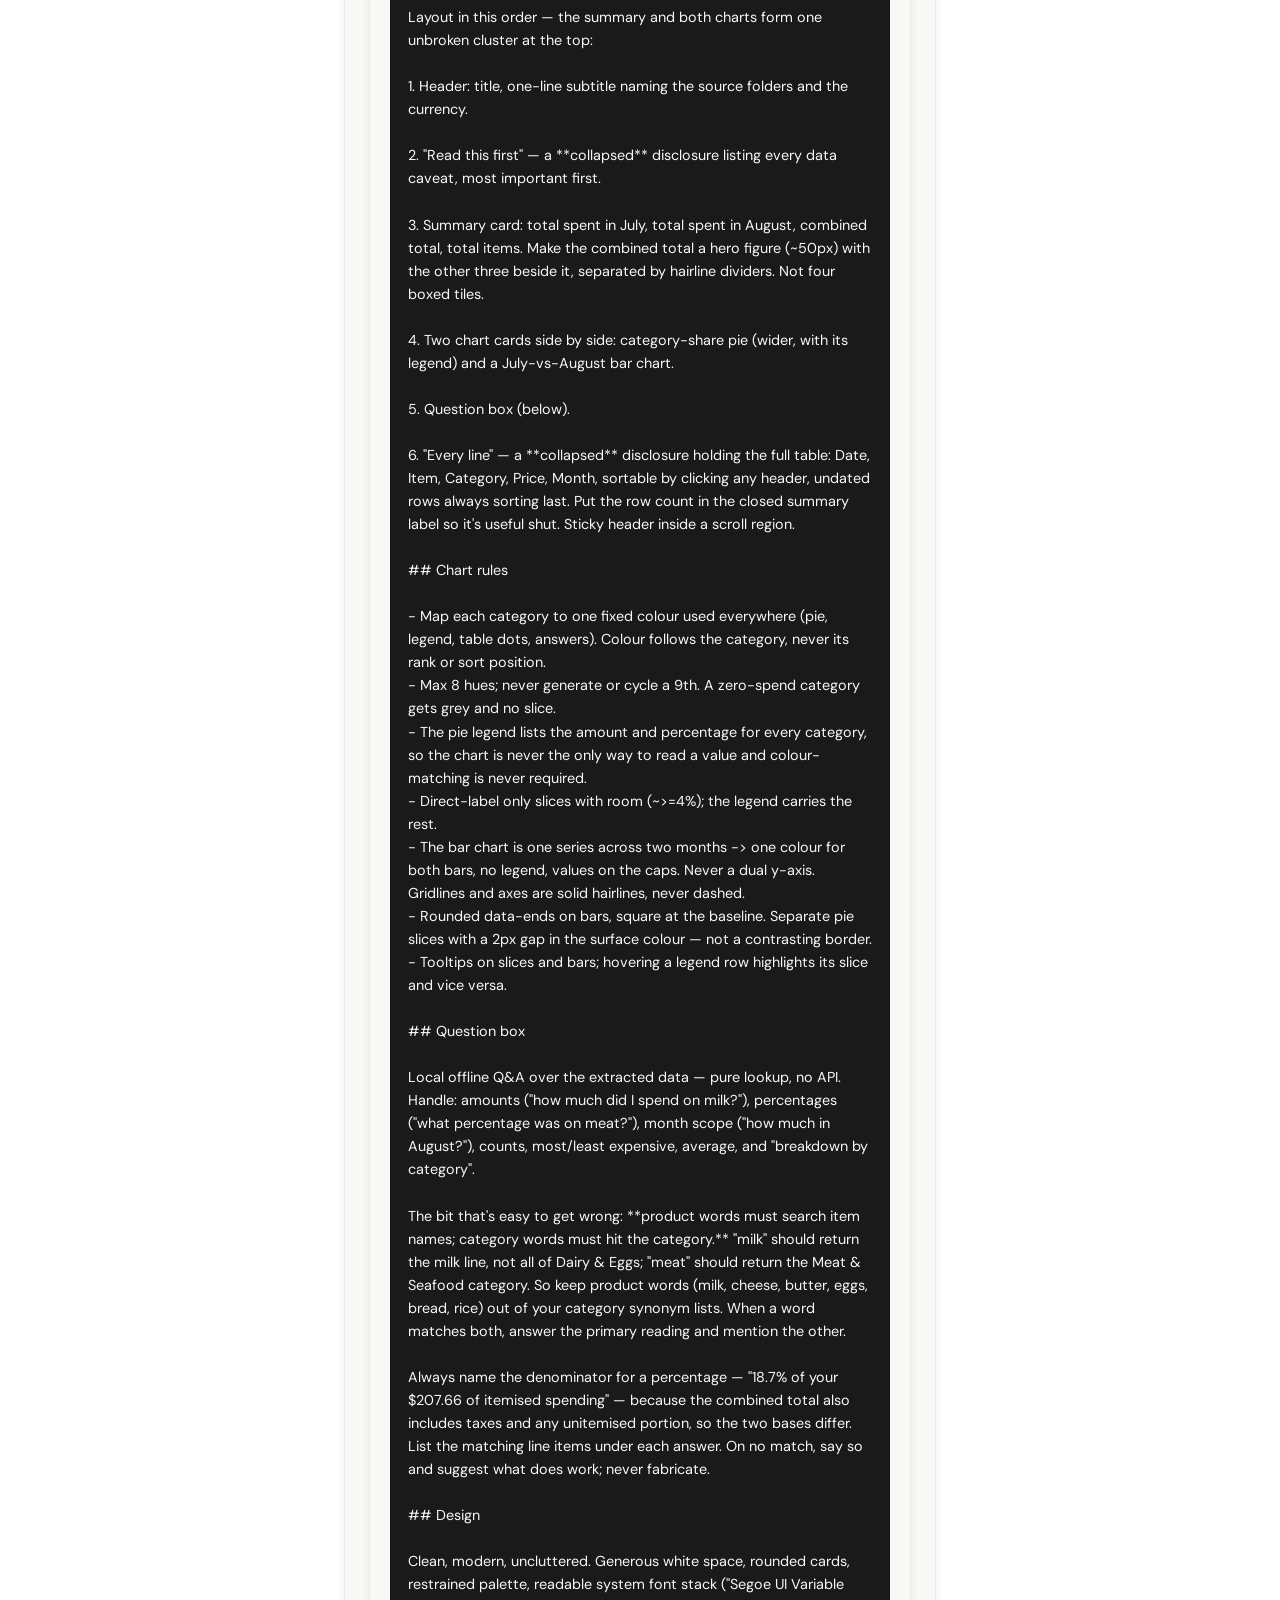
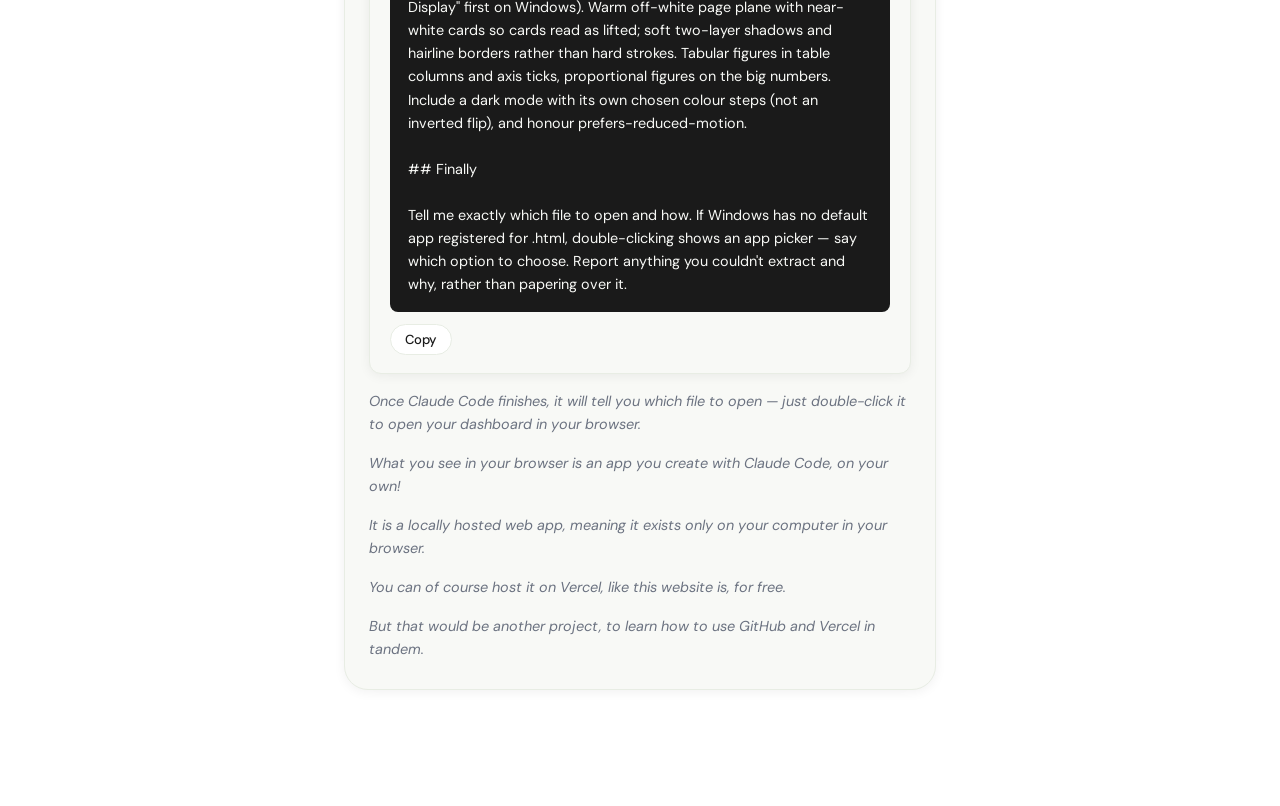
==== commit d2596e16: "Replace Step 4 dashboard prompt with the hardened receipt-extraction version Bakes in lessons from t" ====
--- a/projects/claude-grocery-project-build.html
+++ b/projects/claude-grocery-project-build.html
@@ -436,23 +436,77 @@
         </p>
 
         <div class="copy-block prompt">
-          <div class="copy-content" id="step4-prompt">Build me a dashboard called "My Groceries."
-
-Look through every receipt photo in my july-2026 and august-2026 folders. For each receipt, read every item, its price, and the date. Sort each item into a grocery category (Produce, Meat &amp; Seafood, Dairy &amp; Eggs, Bakery, Pantry &amp; Dry Goods, Beverages, Household, Snacks, Other).
-
-Save everything you extract into a simple data file so the app never needs to re-scan the receipts once it's built.
-
-Then build a single, self-contained dashboard (a webpage I can open just by double-clicking it, no server or install needed) titled "My Groceries" with:
-
-1. A summary at the top: total spent in July, total spent in August, combined total, and total number of items.
-2. A table listing every single item from both months, with columns for Date, Item, Category, Price, and Month. Let me sort the table by clicking column headers.
-3. A pie chart showing what percentage of total spending went to each category.
-4. A bar chart comparing total spending in July vs August.
-5. A question box where I can type things like "How much did I spend on milk?" or "What percentage of my total was on meat?" and get an instant answer based on the data — no internet or API call needed to answer, just look up the answer from the data you already extracted.
-
-Design it clean, modern, and uncluttered — plenty of white space, a simple color palette, readable fonts, and rounded cards. This is for my own personal use, so keep it as simple as possible to open and use.
-
-When you're done, tell me exactly which file to open and how.</div>
+          <div class="copy-content" id="step4-prompt">Build me a self-contained dashboard called "My Groceries" from my receipt photos.
+
+## Source
+
+Read every receipt image in ./july-2026 and ./august-2026 (JPEGs, PNGs, phone screenshots). Hash the files first and skip byte-identical duplicates — tell me which you skipped. If a screenshot is small or cropped, check whether more of the receipt exists in the file before concluding something is unreadable.
+
+## Extract
+
+For each receipt: merchant, the date printed on the receipt, every line item, its price. Assign each item exactly one category: Produce, Meat &amp; Seafood, Dairy &amp; Eggs, Bakery, Pantry &amp; Dry Goods, Beverages, Household, Snacks, Other.
+
+Rules that matter more than they look:
+
+- **Reconcile every receipt to its own printed total.** Sum your extracted lines, compare to the TOTAL on the receipt, and report which balance and which don't. Don't hand me numbers you haven't balanced. On multi-line receipts the amount column often sits one or two lines below its item name — use the printed subtotals, unit counts and "N for $X" lines to prove your mapping is right.
+- **Multi-buy pricing:** where a line shows "2 for $7.95", record what was actually charged, not the shelf price.
+- **Taxes, service charge, GST, rounding and whole-receipt discounts are not items.** Record them as separate lines flagged as adjustments, so each month still equals the printed totals, but exclude them from the item count and the category chart.
+- **If part of a receipt is cropped out of the photo, do not silently drop it and do not guess.** Record the shortfall (printed total minus readable lines) as one explicit "unitemised" adjustment line, and surface it prominently. Totals must reflect money actually spent.
+- **If the receipt date disagrees with the folder it's filed in, surface the conflict** — don't quietly pick one. Store both: printed date in a date field, folder-derived month in a month field. Group by folder so the July-vs-August comparison works, and state plainly in the UI that months follow folders, not receipt dates.
+- **If no date is printed in the visible image,** leave it null and render "not printed" — never invent one or borrow the file's timestamp.
+- Flag receipts that aren't groceries at all (restaurant / dine-in) instead of blending them in.
+- Some shops ring up by department only ("FRUIT $1.50") with no product name — record as-is, note it.
+- Detect the currency from the receipts; don't assume USD.
+
+## Save the data
+
+Write ./grocery-data.json with everything: per-receipt metadata (merchant, printed date, printed total, reconciles yes/no, notes) and every line (date, month, item, category, price, item-vs-adjustment flag, plus a note showing the arithmetic wherever a discount was applied). Include a plain-language notes array listing every caveat you found.
+
+The dashboard must never re-read the images. Because I'll open the HTML by double-clicking (file:// origin), fetch() of that JSON is blocked by CORS — so embed an identical copy inline in the HTML as a JS object and keep the JSON as the record of extraction. After building, verify the embedded copy matches the JSON field-by-field and that the totals recompute.
+
+## Build ./My Groceries.html
+
+One file. No server, no build step, no CDN, no network calls of any kind. Hand-rolled inline SVG for the charts.
+
+Layout in this order — the summary and both charts form one unbroken cluster at the top:
+
+1. Header: title, one-line subtitle naming the source folders and the currency.
+
+2. "Read this first" — a **collapsed** disclosure listing every data caveat, most important first.
+
+3. Summary card: total spent in July, total spent in August, combined total, total items. Make the combined total a hero figure (~50px) with the other three beside it, separated by hairline dividers. Not four boxed tiles.
+
+4. Two chart cards side by side: category-share pie (wider, with its legend) and a July-vs-August bar chart.
+
+5. Question box (below).
+
+6. "Every line" — a **collapsed** disclosure holding the full table: Date, Item, Category, Price, Month, sortable by clicking any header, undated rows always sorting last. Put the row count in the closed summary label so it's useful shut. Sticky header inside a scroll region.
+
+## Chart rules
+
+- Map each category to one fixed colour used everywhere (pie, legend, table dots, answers). Colour follows the category, never its rank or sort position.
+- Max 8 hues; never generate or cycle a 9th. A zero-spend category gets grey and no slice.
+- The pie legend lists the amount and percentage for every category, so the chart is never the only way to read a value and colour-matching is never required.
+- Direct-label only slices with room (~&gt;=4%); the legend carries the rest.
+- The bar chart is one series across two months -&gt; one colour for both bars, no legend, values on the caps. Never a dual y-axis. Gridlines and axes are solid hairlines, never dashed.
+- Rounded data-ends on bars, square at the baseline. Separate pie slices with a 2px gap in the surface colour — not a contrasting border.
+- Tooltips on slices and bars; hovering a legend row highlights its slice and vice versa.
+
+## Question box
+
+Local offline Q&amp;A over the extracted data — pure lookup, no API. Handle: amounts ("how much did I spend on milk?"), percentages ("what percentage was on meat?"), month scope ("how much in August?"), counts, most/least expensive, average, and "breakdown by category".
+
+The bit that's easy to get wrong: **product words must search item names; category words must hit the category.** "milk" should return the milk line, not all of Dairy &amp; Eggs; "meat" should return the Meat &amp; Seafood category. So keep product words (milk, cheese, butter, eggs, bread, rice) out of your category synonym lists. When a word matches both, answer the primary reading and mention the other.
+
+Always name the denominator for a percentage — "18.7% of your $207.66 of itemised spending" — because the combined total also includes taxes and any unitemised portion, so the two bases differ. List the matching line items under each answer. On no match, say so and suggest what does work; never fabricate.
+
+## Design
+
+Clean, modern, uncluttered. Generous white space, rounded cards, restrained palette, readable system font stack ("Segoe UI Variable Display" first on Windows). Warm off-white page plane with near-white cards so cards read as lifted; soft two-layer shadows and hairline borders rather than hard strokes. Tabular figures in table columns and axis ticks, proportional figures on the big numbers. Include a dark mode with its own chosen colour steps (not an inverted flip), and honour prefers-reduced-motion.
+
+## Finally
+
+Tell me exactly which file to open and how. If Windows has no default app registered for .html, double-clicking shows an app picker — say which option to choose. Report anything you couldn't extract and why, rather than papering over it.</div>
           <button class="btn-copy" onclick="copyBlock('step4-prompt', this)">Copy</button>
         </div>
 
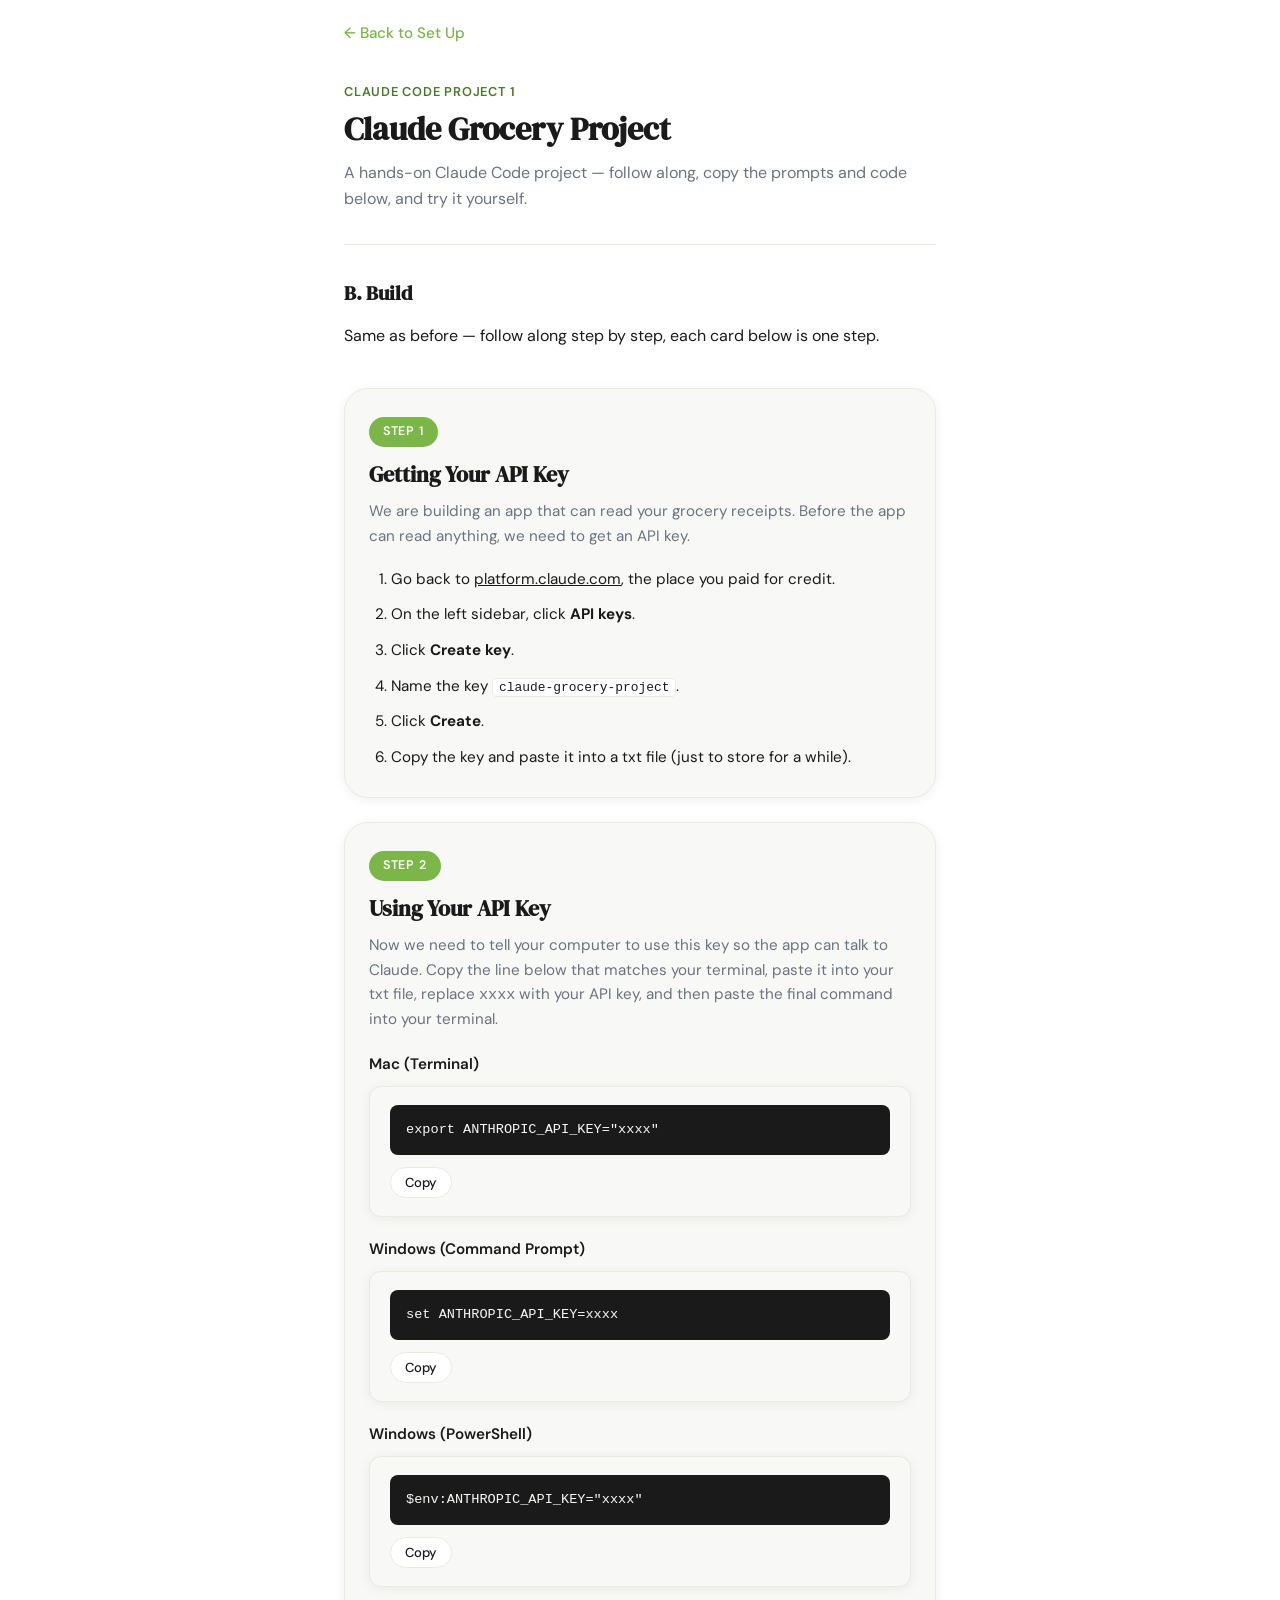
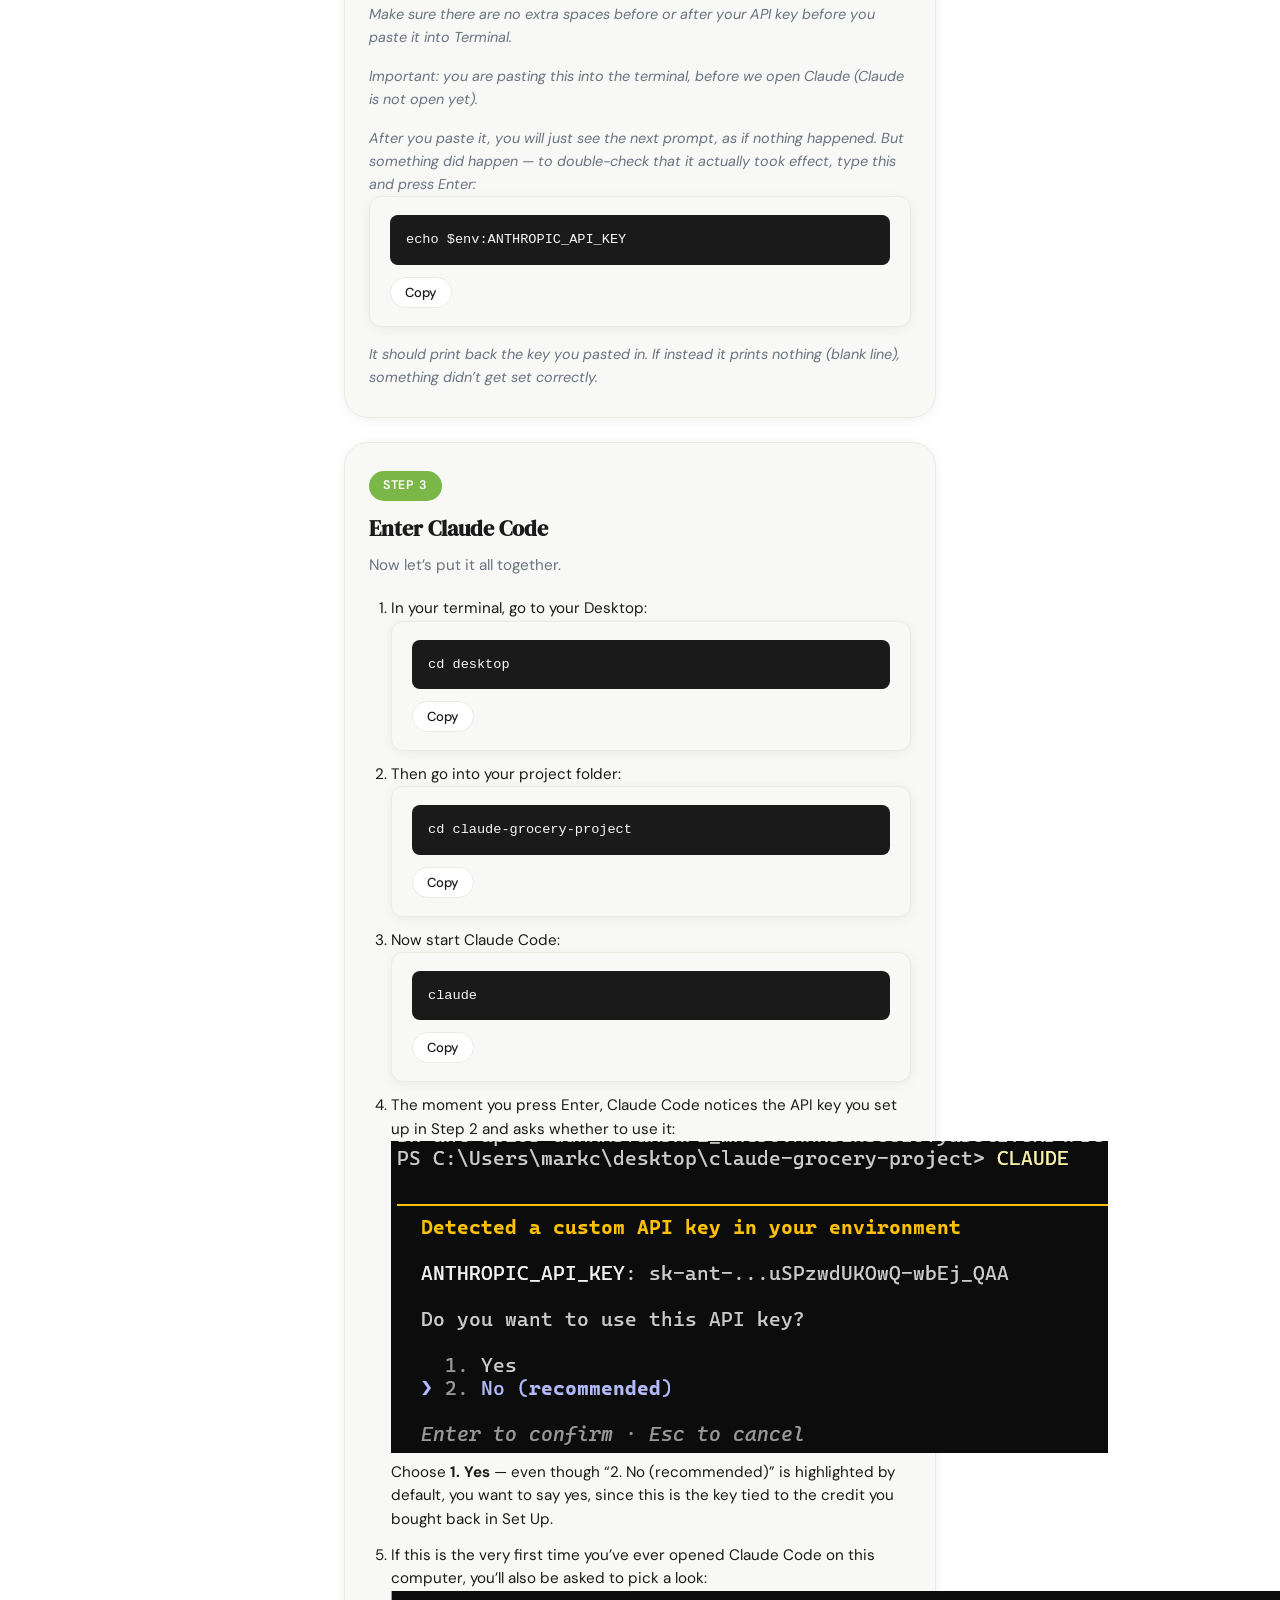
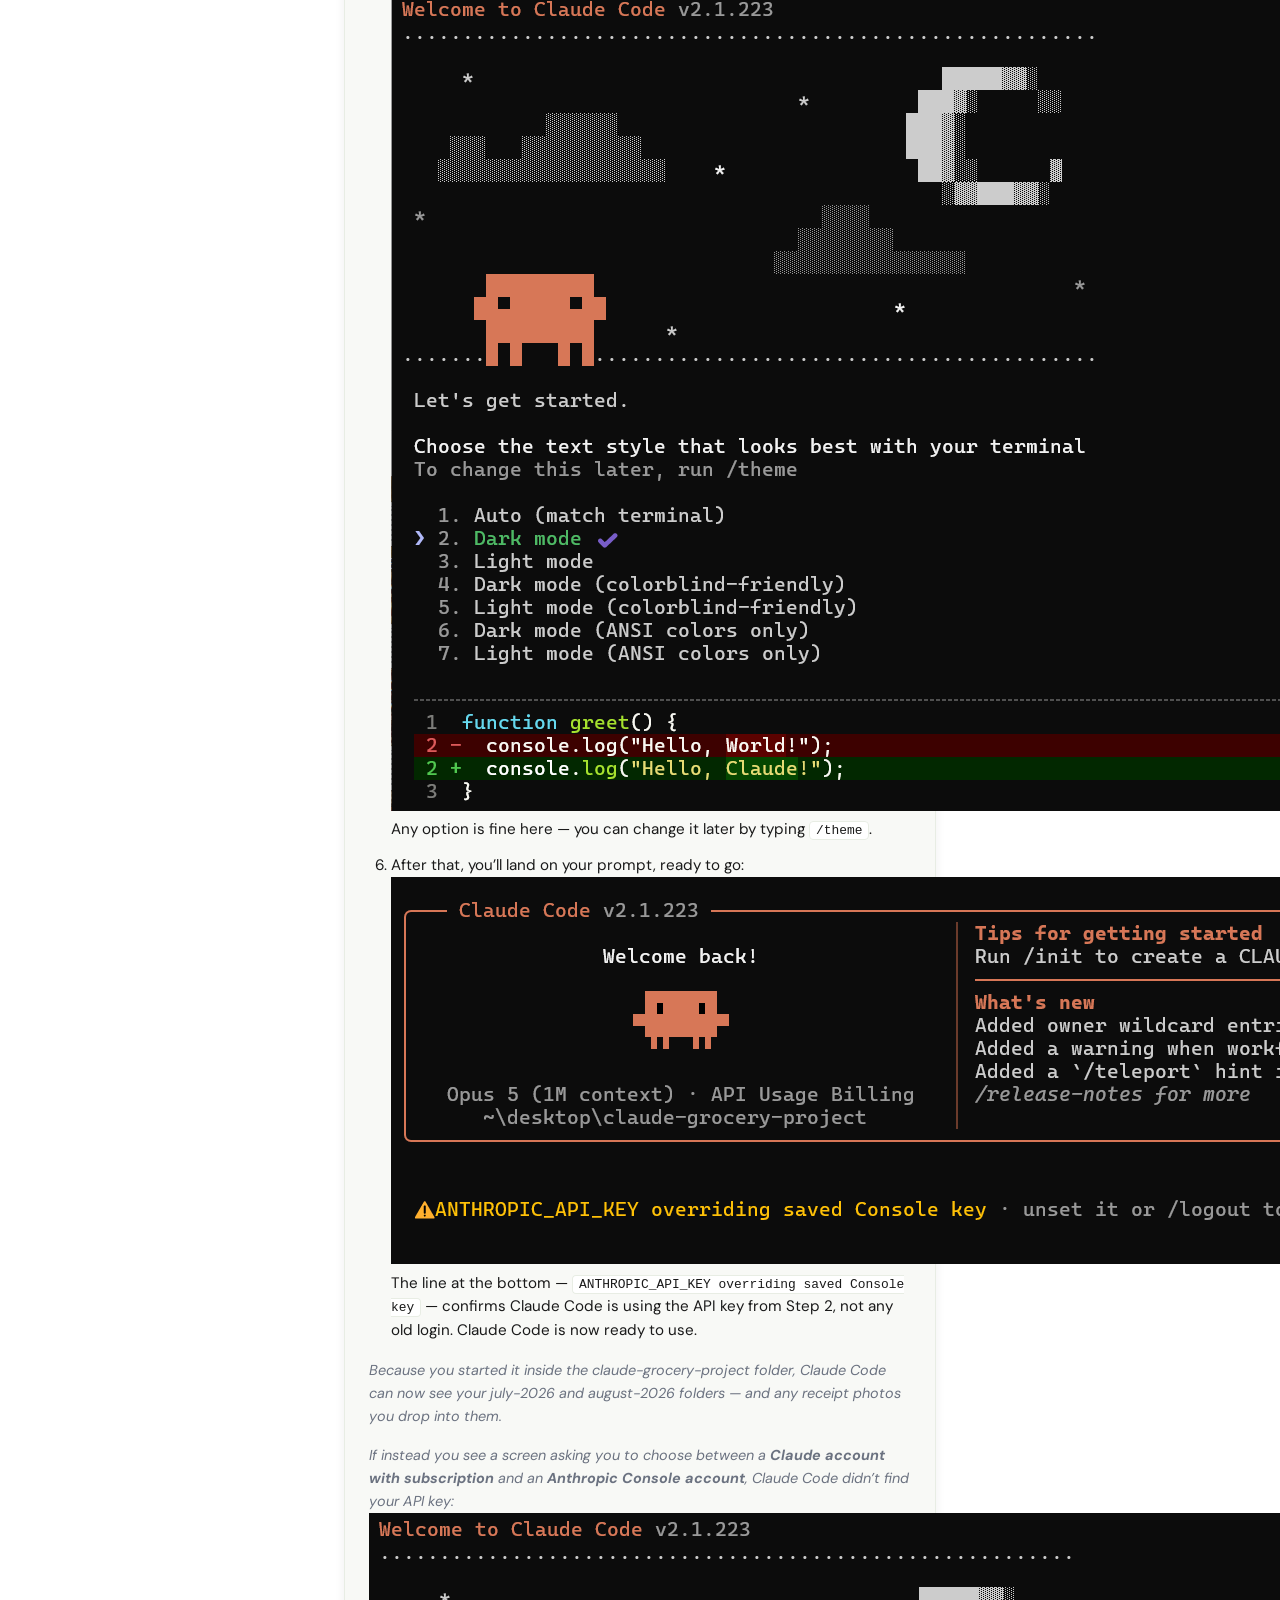
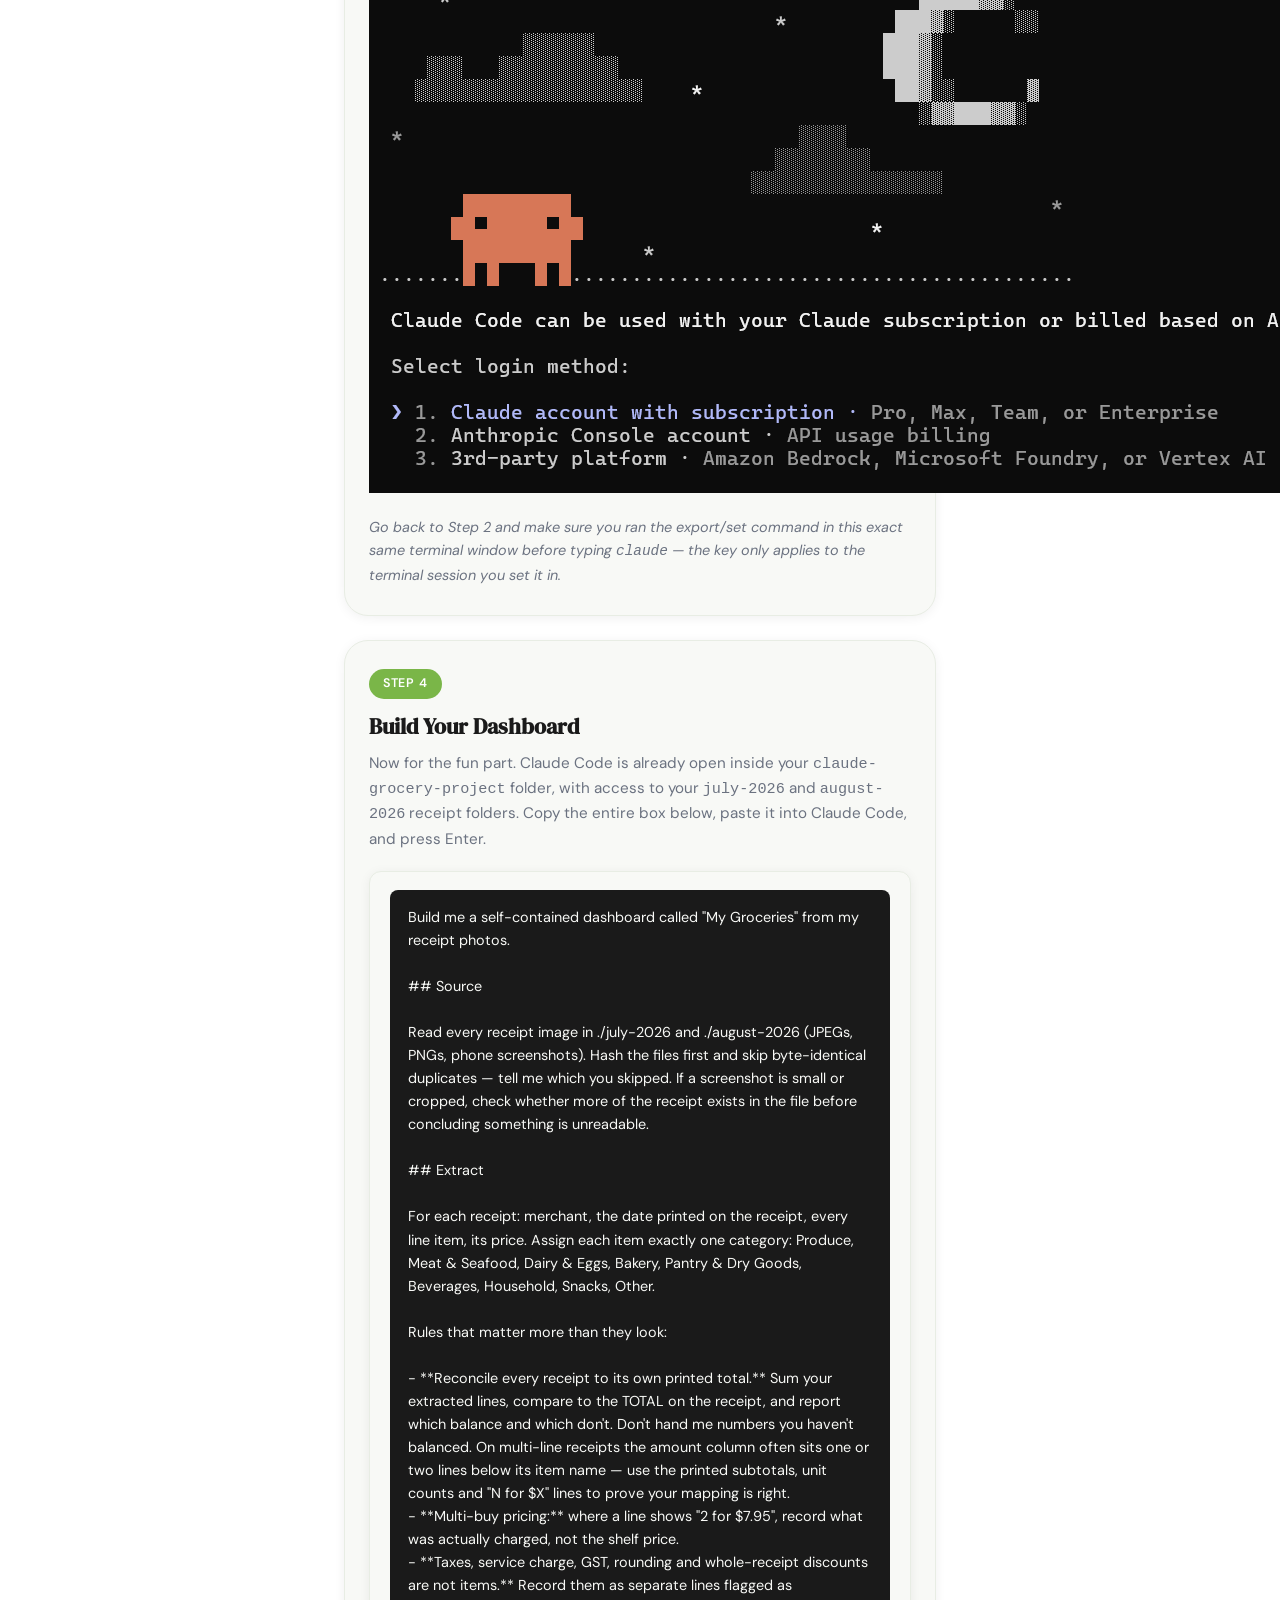
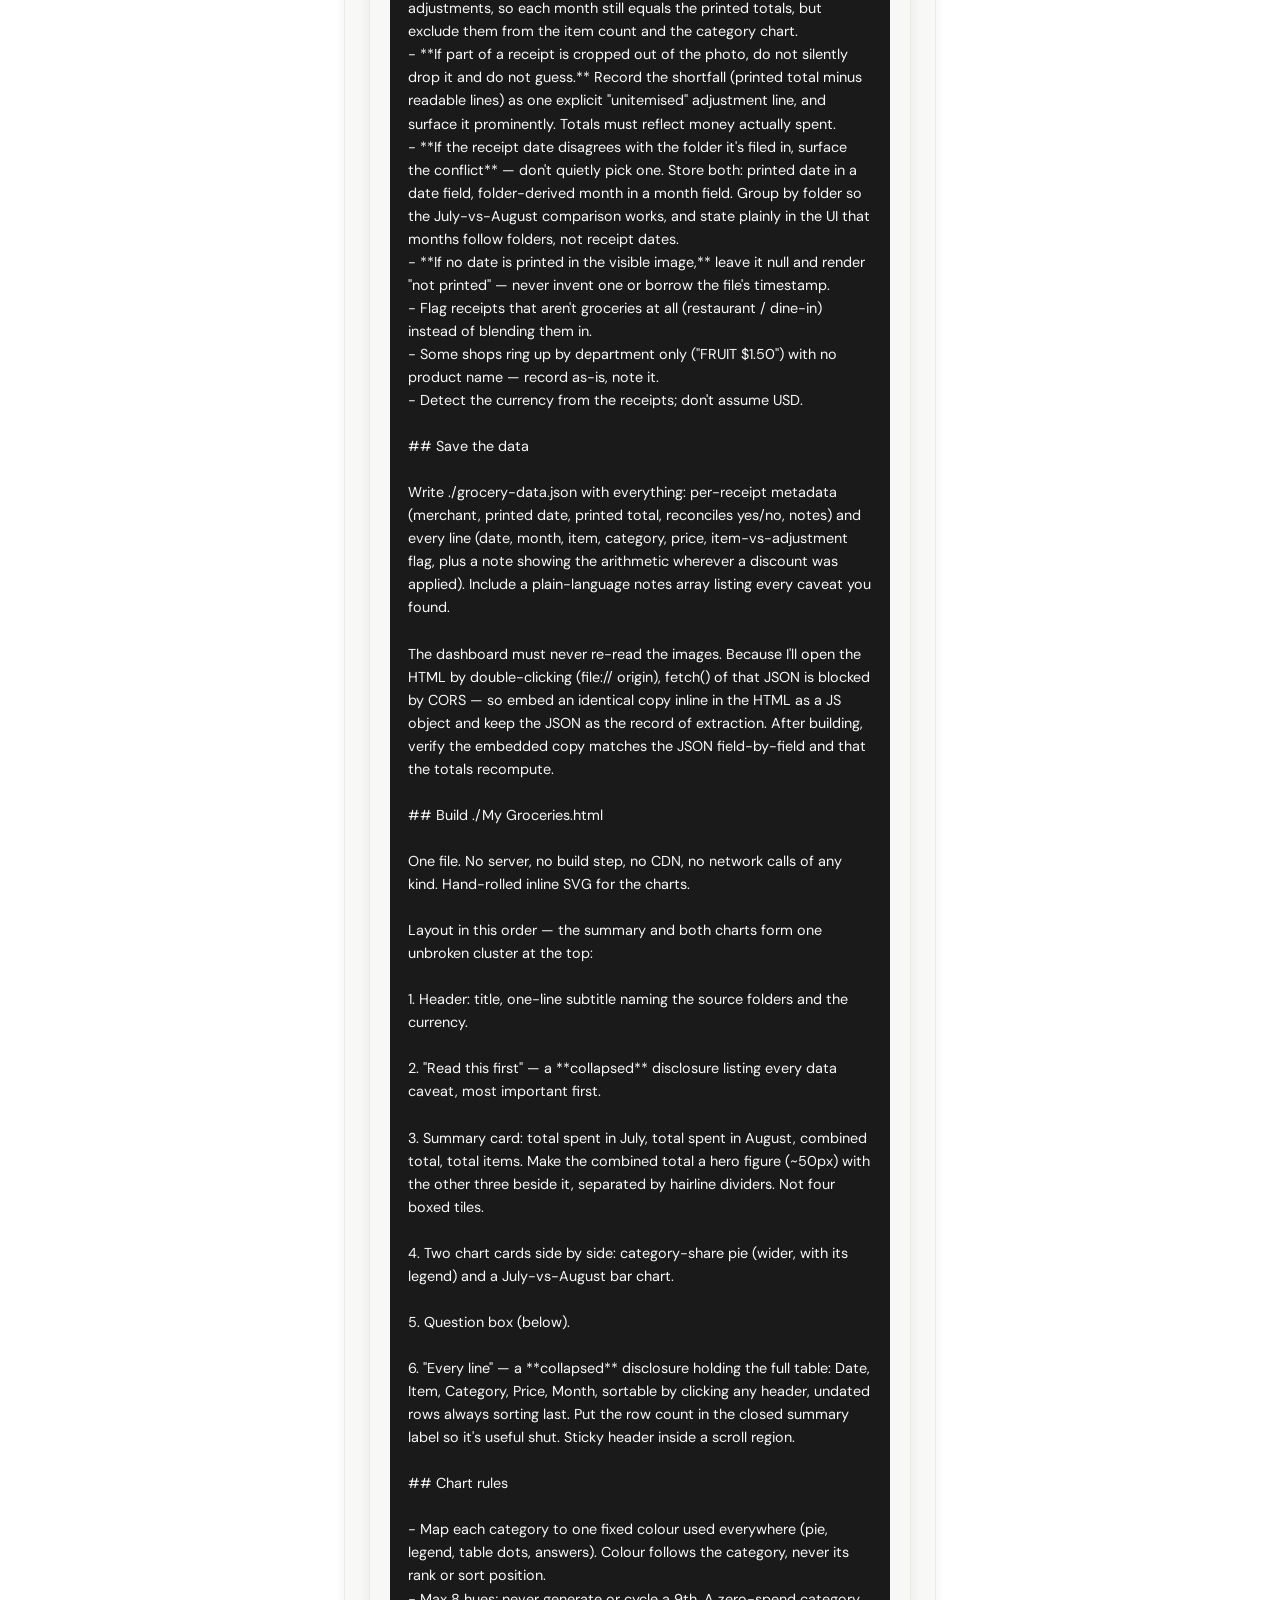
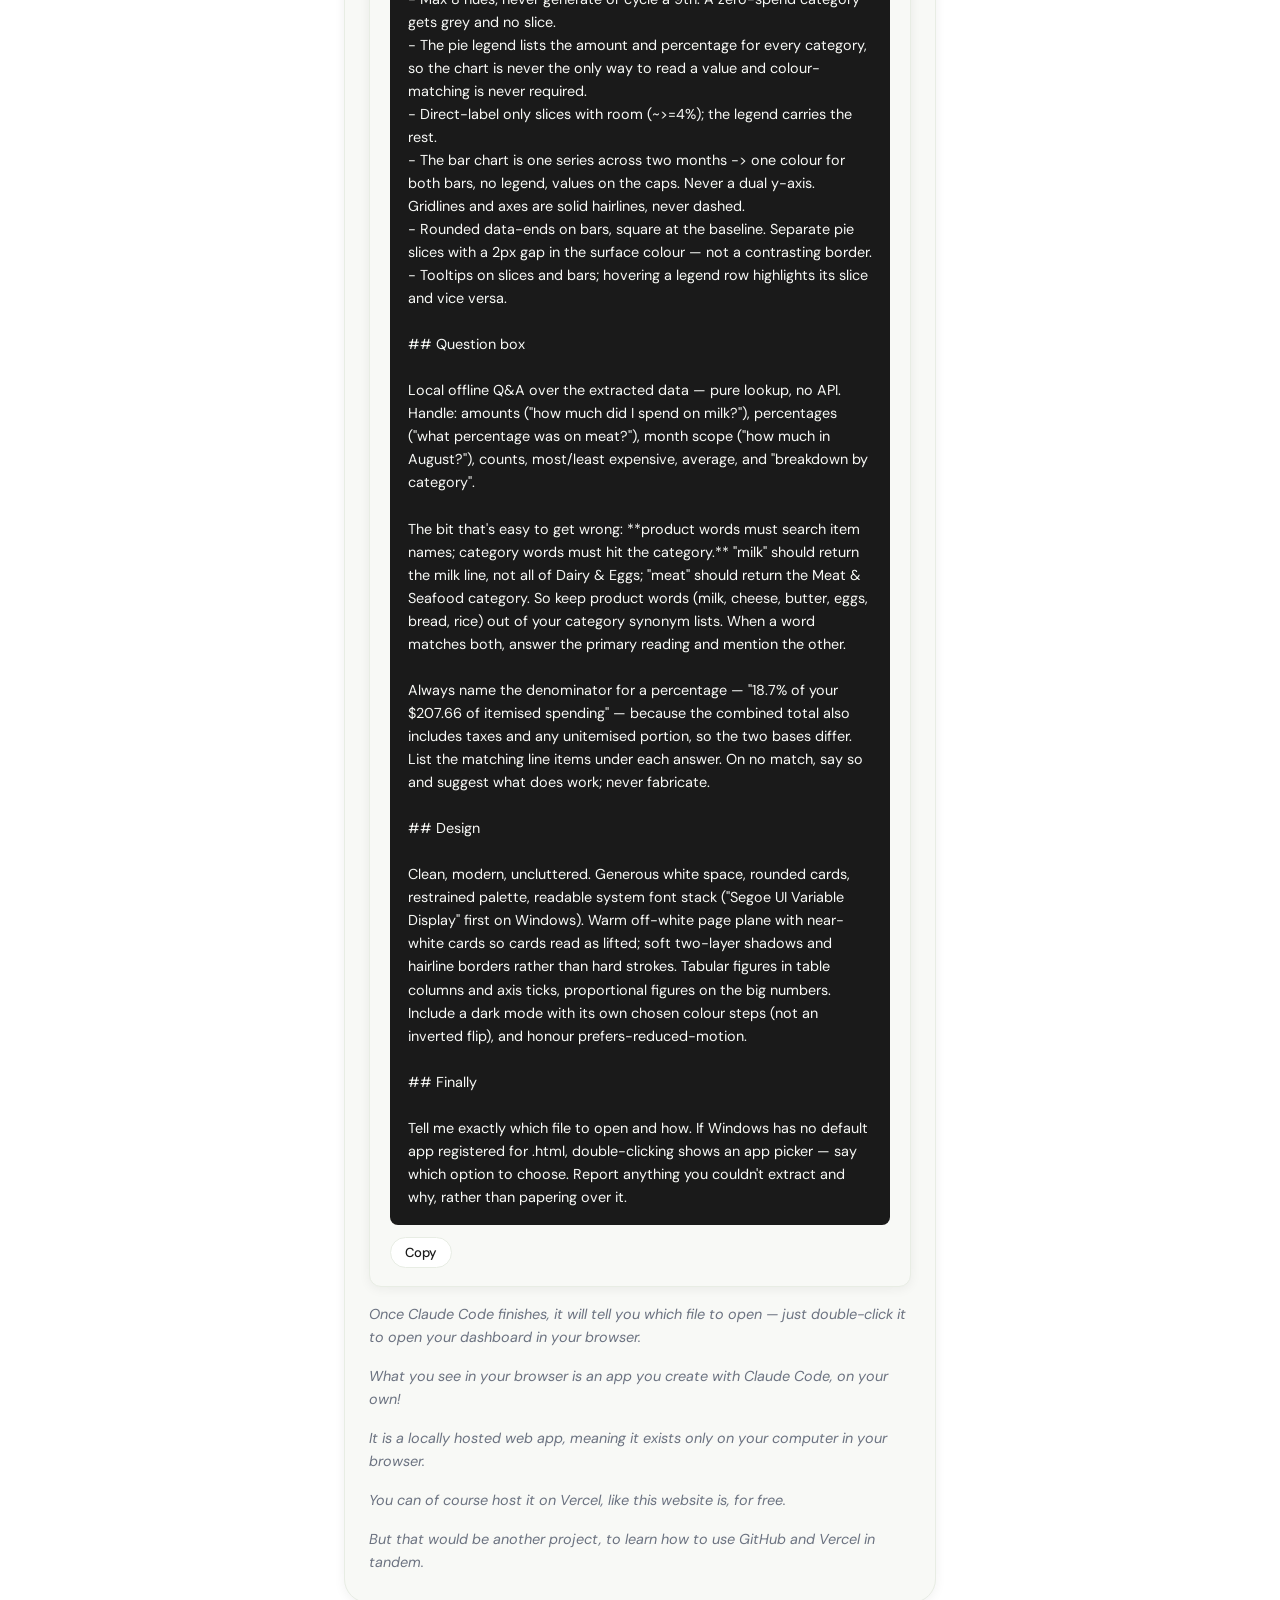
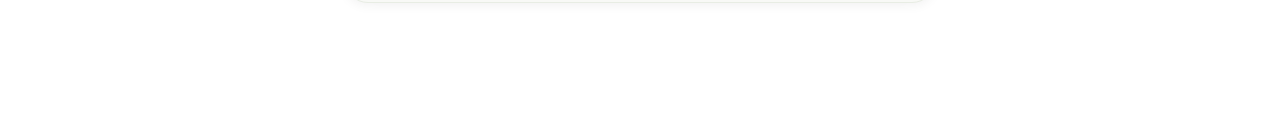
==== commit acf51289: "Add screenshot walkthrough of what loads when you type claude in Step 3 Shows the actual sequence wi" ====
--- a/projects/claude-grocery-project-build.html
+++ b/projects/claude-grocery-project-build.html
@@ -411,15 +411,41 @@
             </div>
           </li>
           <li>
-            The first time you do this, your browser will open asking you to log in. Sign in
-            with the account you created earlier in Set Up (Step 3). Once you see
-            &ldquo;Login successful&rdquo;, come back to your terminal window — Claude Code is
-            now ready to use.
+            The moment you press Enter, Claude Code notices the API key you set up in Step 2
+            and asks whether to use it:
+            <img class="step-image" src="images/step3-api-key-detected.png" alt="Claude Code screen reading Detected a custom API key in your environment, with a Yes/No prompt" />
+            Choose <strong>1. Yes</strong> — even though &ldquo;2. No (recommended)&rdquo; is
+            highlighted by default, you want to say yes, since this is the key tied to the
+            credit you bought back in Set Up.
+          </li>
+          <li>
+            If this is the very first time you&rsquo;ve ever opened Claude Code on this
+            computer, you&rsquo;ll also be asked to pick a look:
+            <img class="step-image" src="images/step3-theme-picker.png" alt="Claude Code first-run screen asking you to choose a text style" />
+            Any option is fine here — you can change it later by typing <code>/theme</code>.
+          </li>
+          <li>
+            After that, you&rsquo;ll land on your prompt, ready to go:
+            <img class="step-image" src="images/step3-welcome-back.png" alt="Claude Code welcome screen showing the project folder and a note that the API key is overriding any saved login" />
+            The line at the bottom — <code>ANTHROPIC_API_KEY overriding saved Console key</code>
+            — confirms Claude Code is using the API key from Step 2, not any old login. Claude
+            Code is now ready to use.
           </li>
         </ol>
         <p class="step-note">
           Because you started it inside the claude-grocery-project folder, Claude Code can now
           see your july-2026 and august-2026 folders — and any receipt photos you drop into them.
+        </p>
+        <p class="step-note">
+          If instead you see a screen asking you to choose between a
+          <strong>Claude account with subscription</strong> and an
+          <strong>Anthropic Console account</strong>, Claude Code didn&rsquo;t find your API key:
+        </p>
+        <img class="step-image" src="images/step3-choose-login-method.png" alt="Claude Code login method chooser, shown only when no API key is detected in the environment" />
+        <p class="step-note">
+          Go back to Step 2 and make sure you ran the export/set command in this exact same
+          terminal window before typing <code>claude</code> — the key only applies to the
+          terminal session you set it in.
         </p>
       </div>
       <!-- /STEP 3 -->
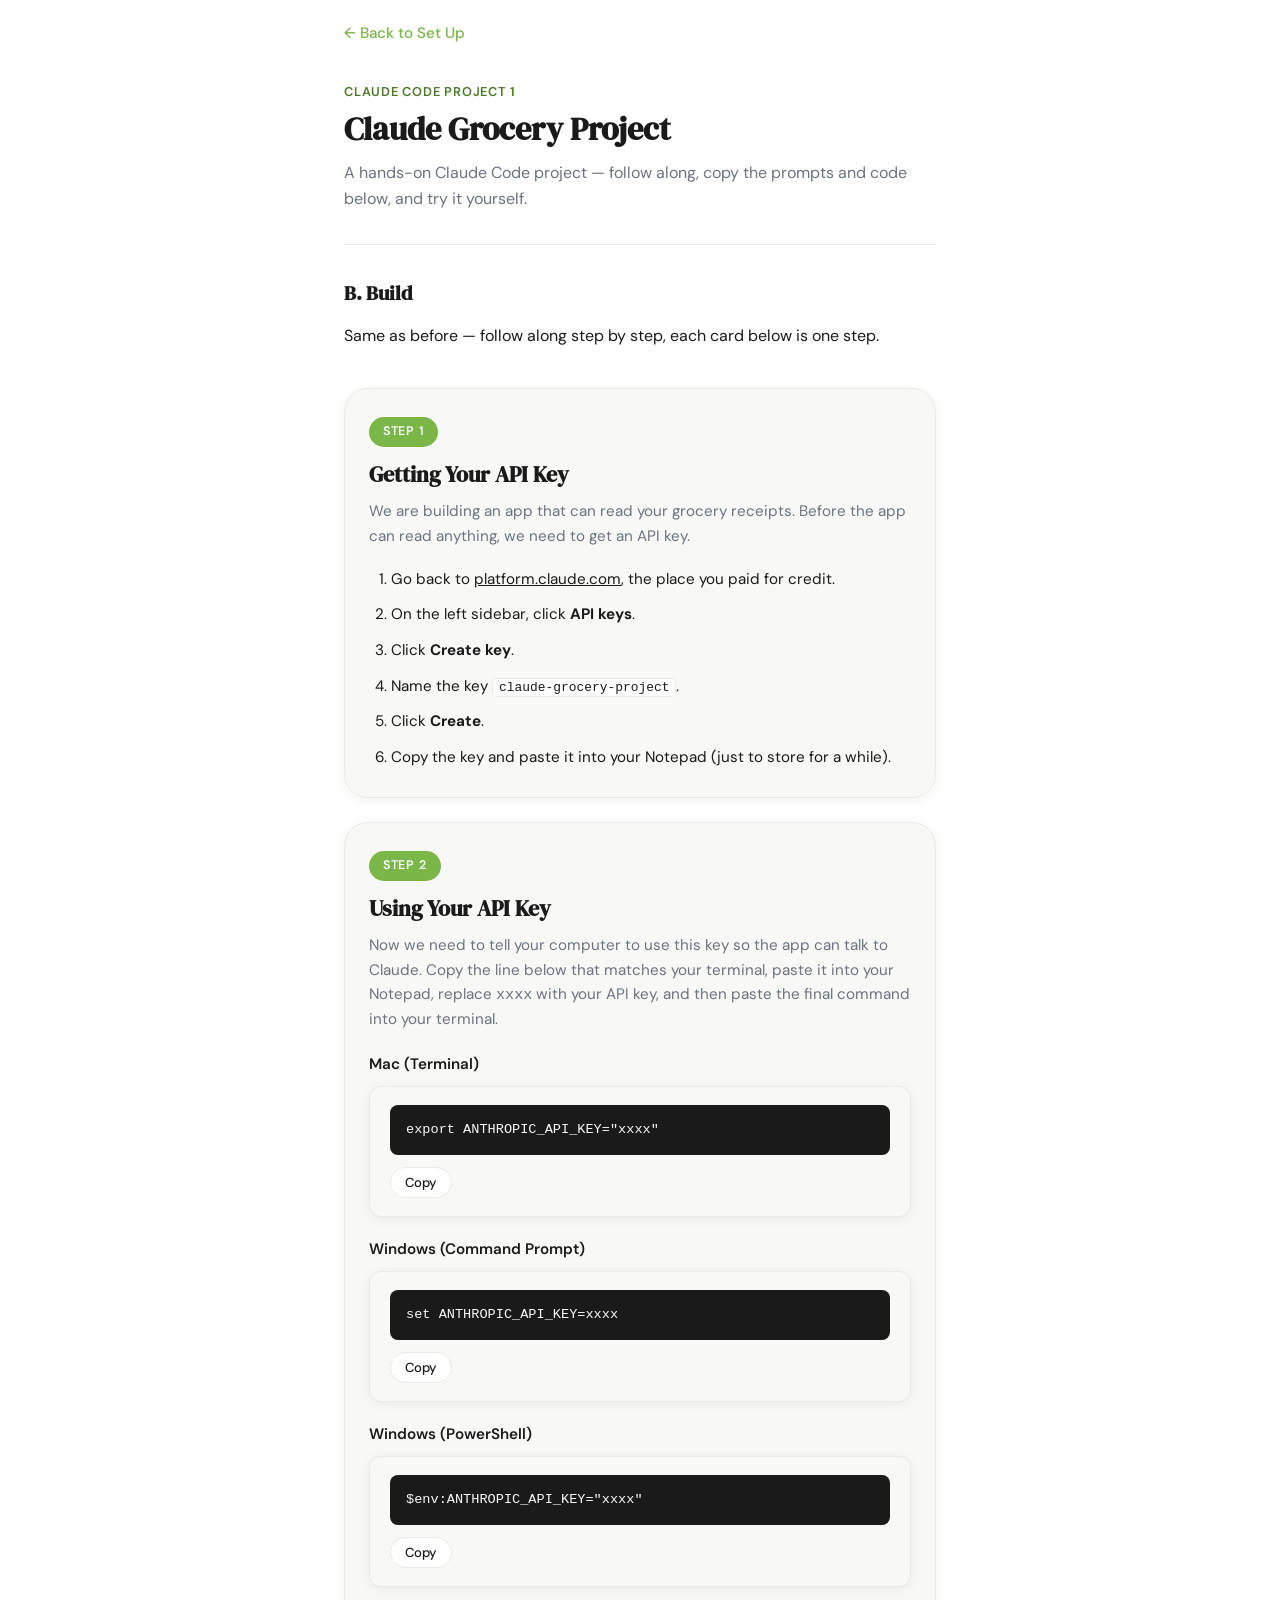
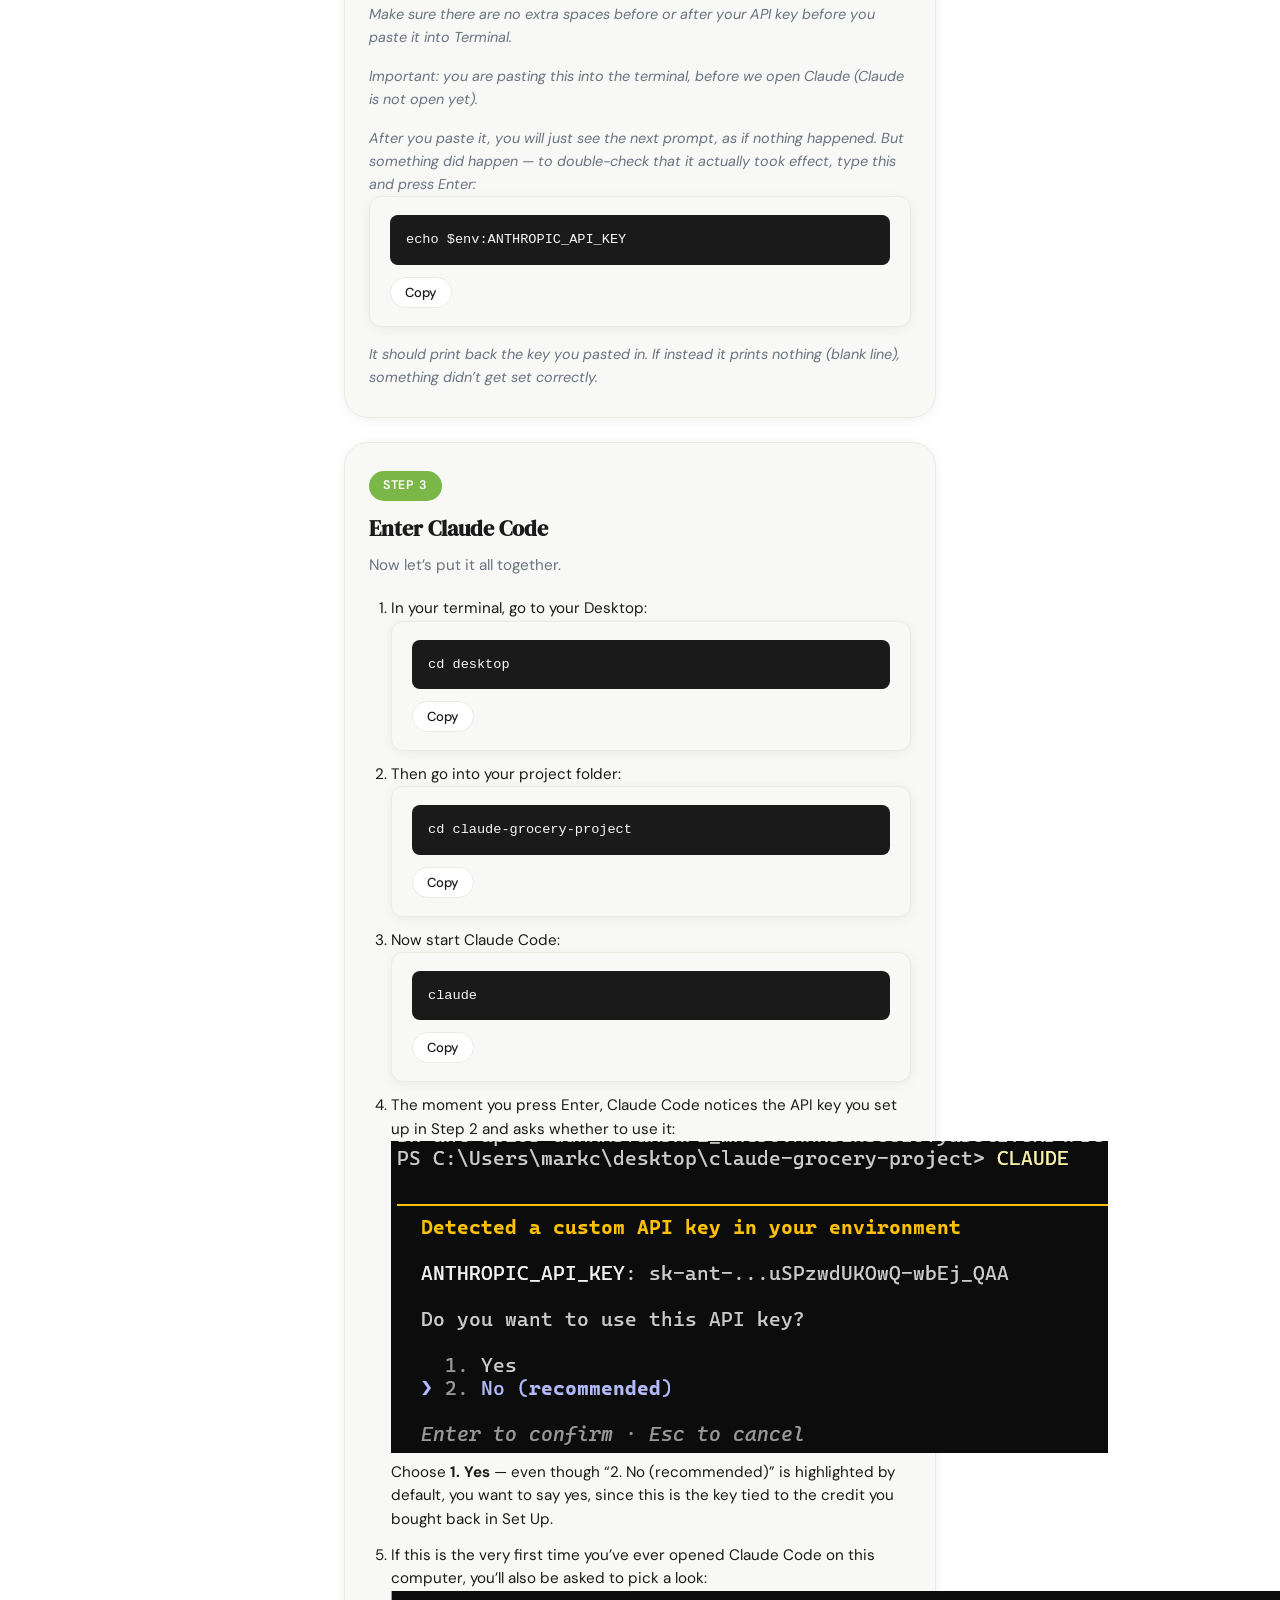
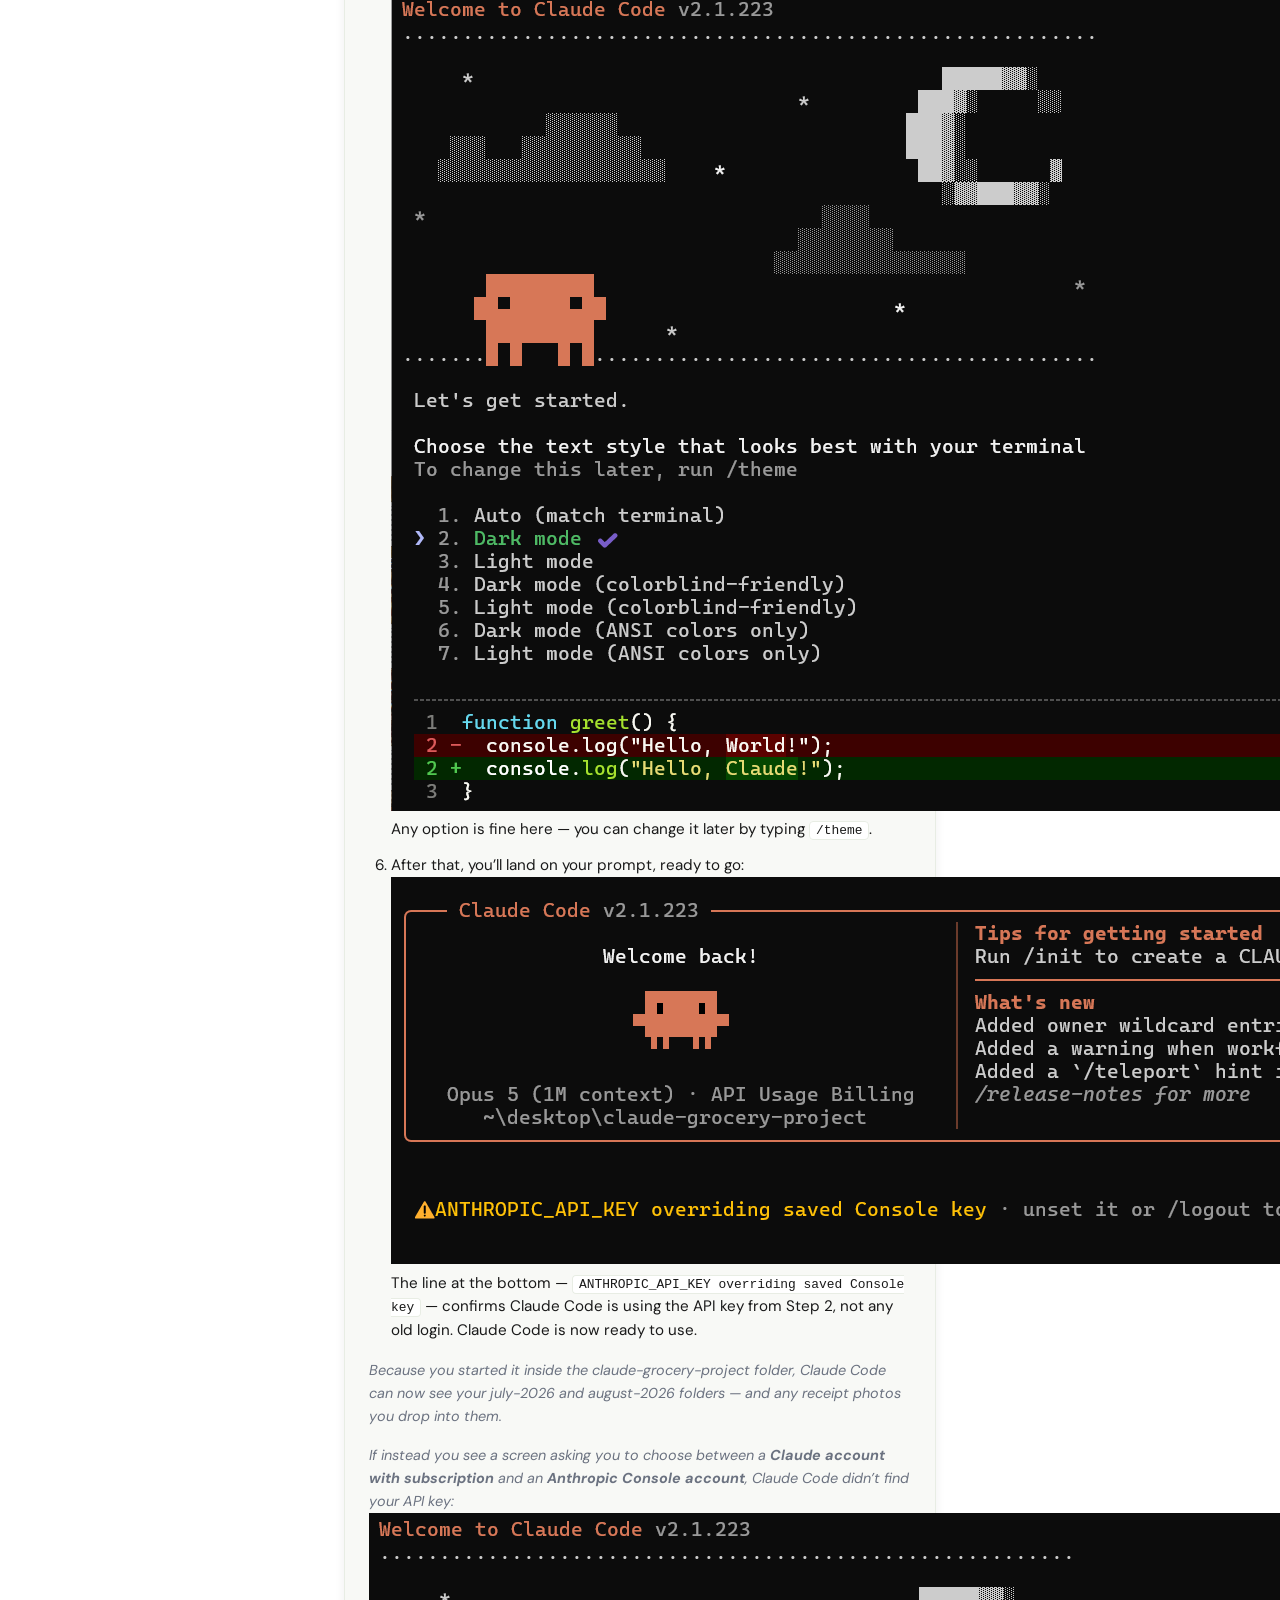
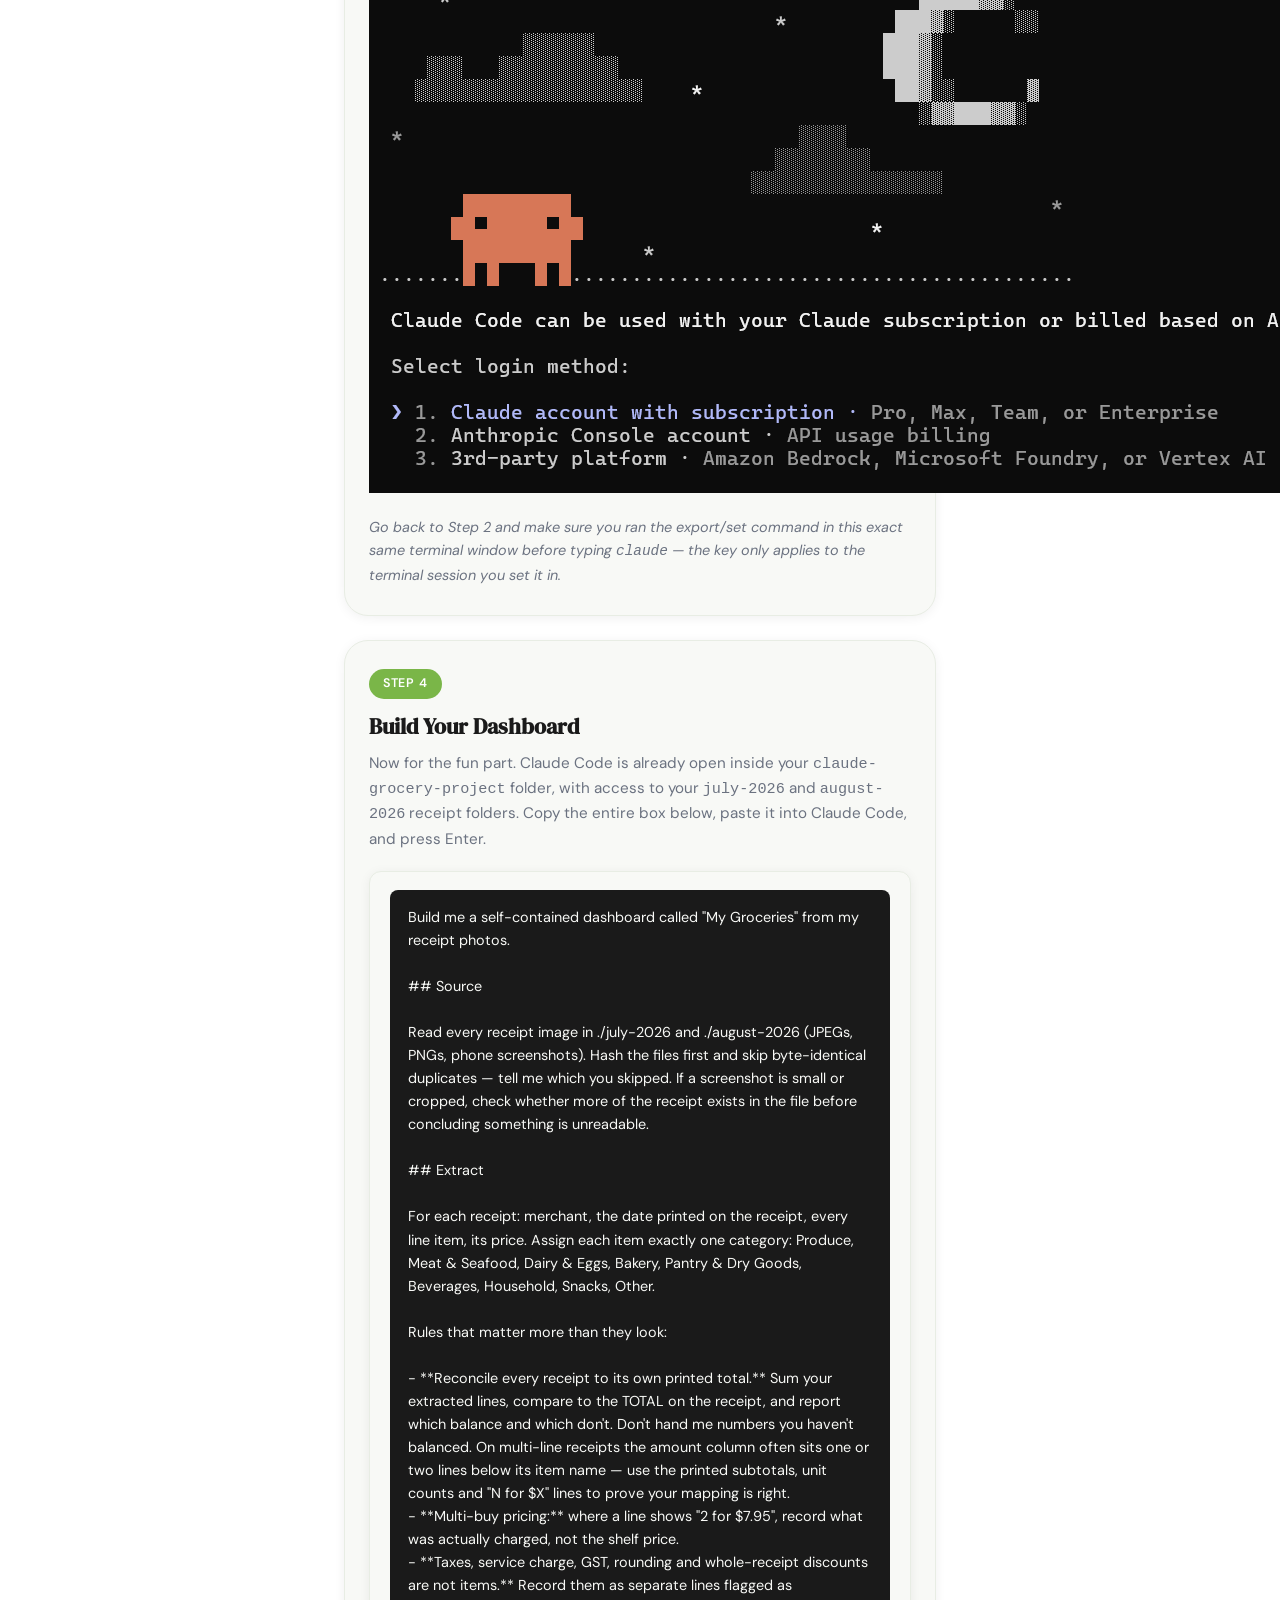
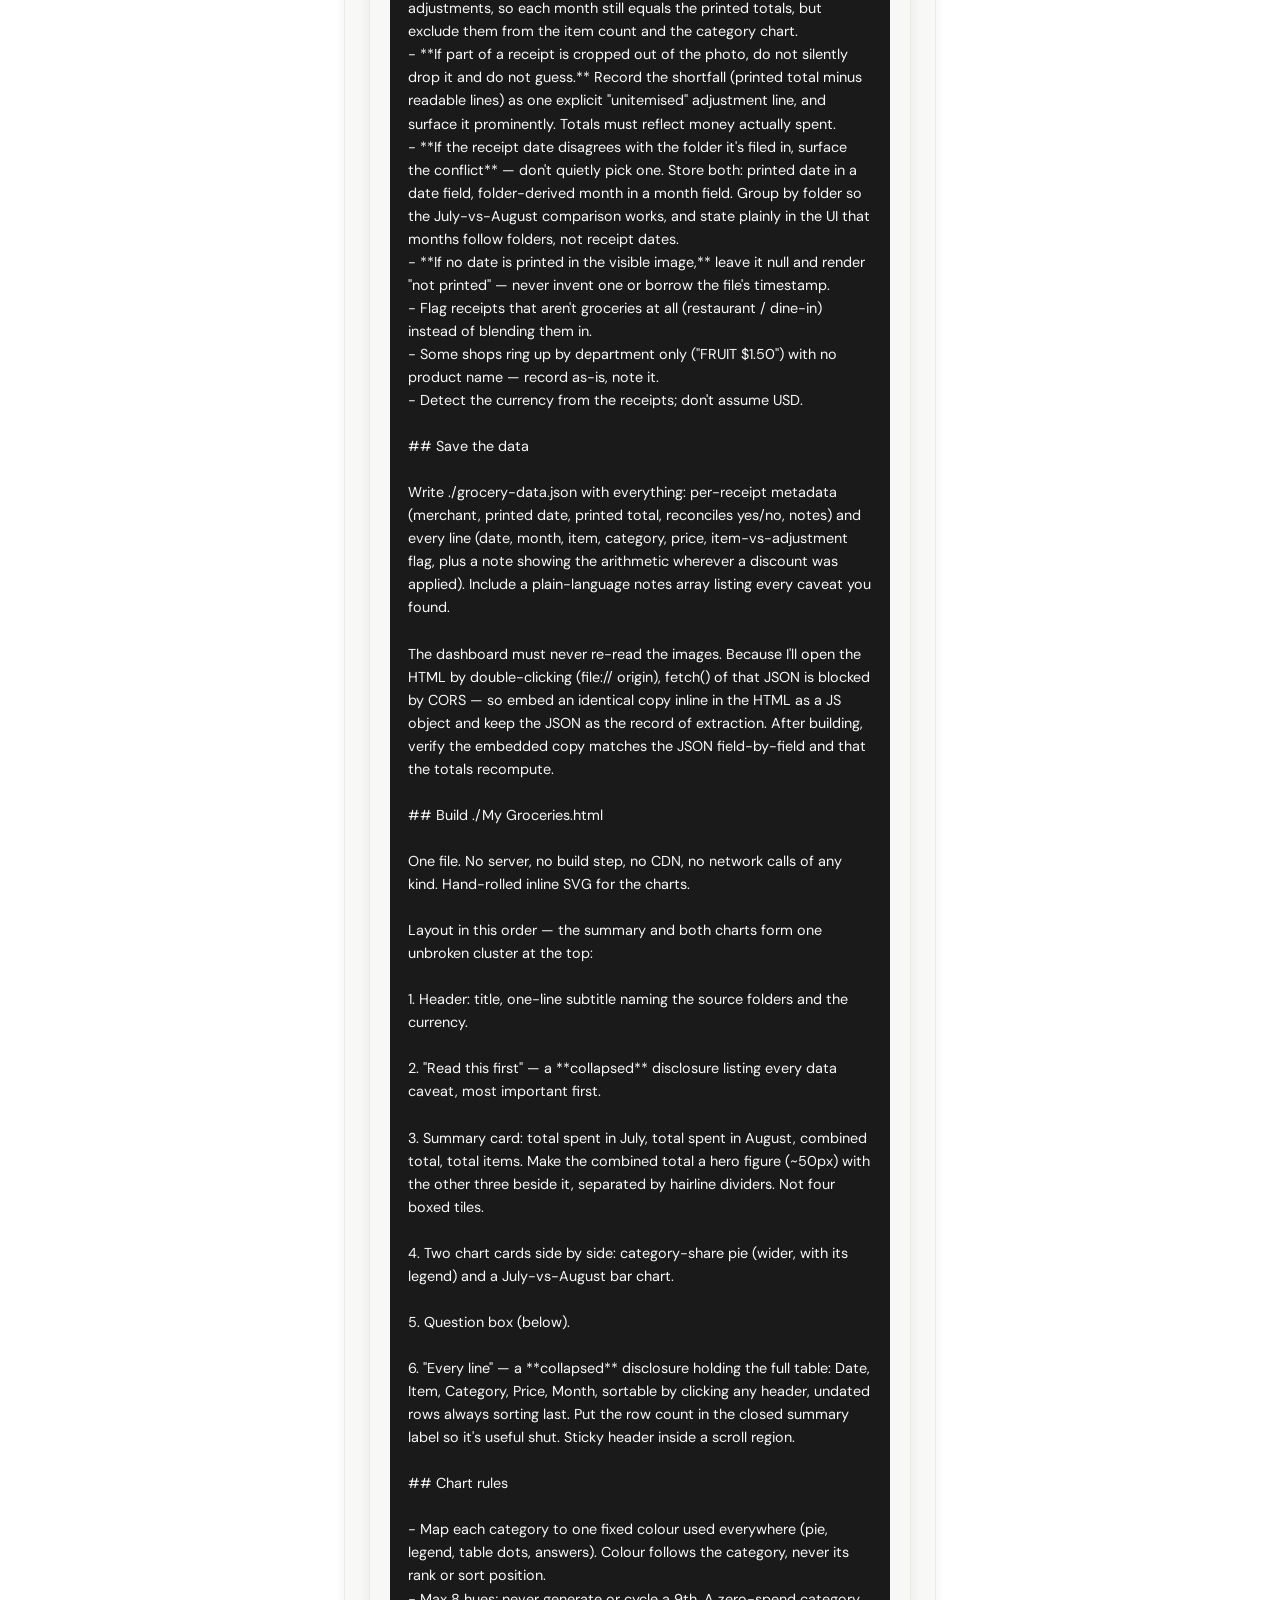
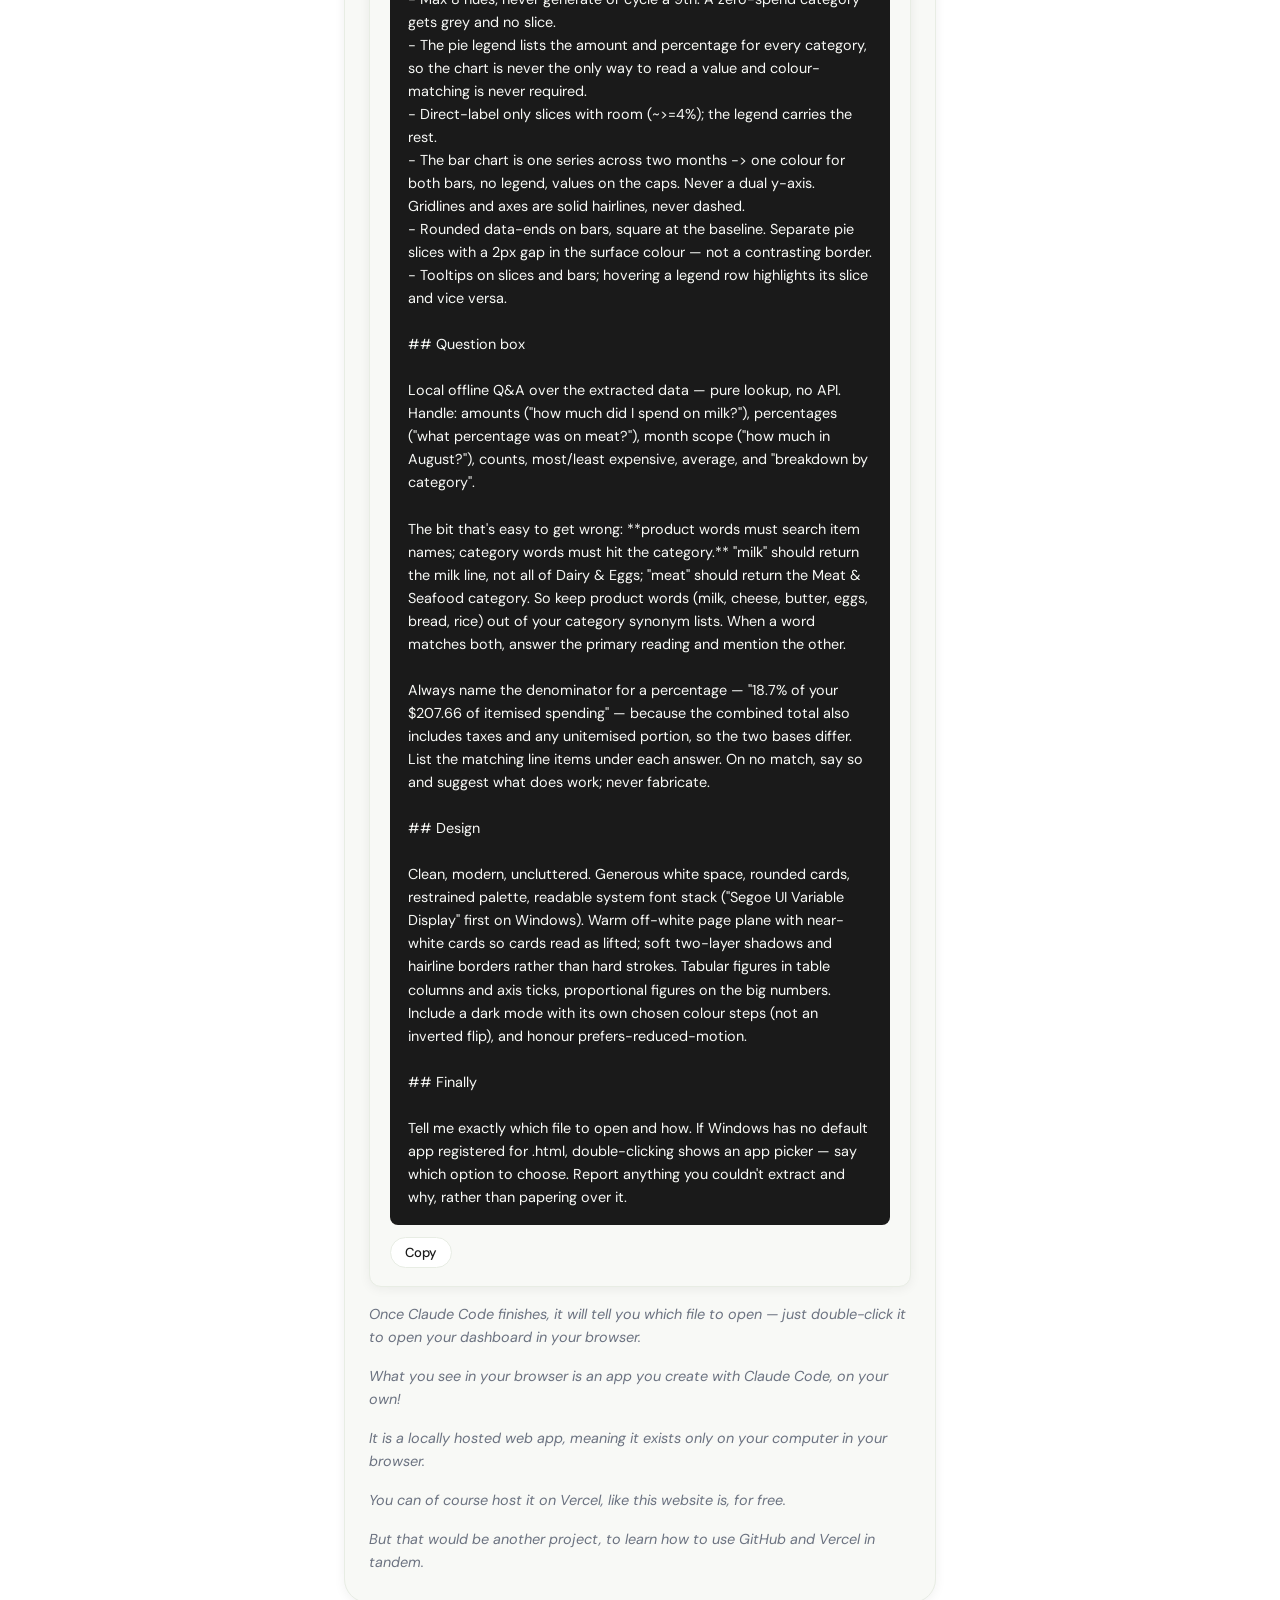
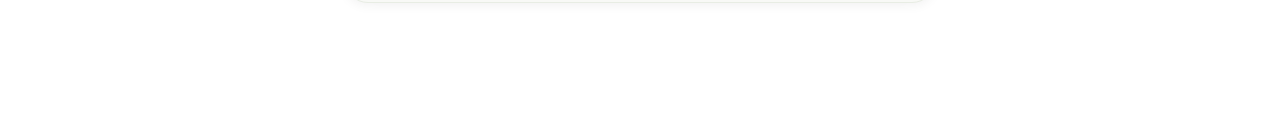
==== commit 76d55a31: "Add a Notepad step to Set Up and point API key instructions at it New Step 1 has the reader open Not" ====
--- a/projects/claude-grocery-project-build.html
+++ b/projects/claude-grocery-project-build.html
@@ -325,7 +325,7 @@
           <li>Click <strong>Create key</strong>.</li>
           <li>Name the key <code>claude-grocery-project</code>.</li>
           <li>Click <strong>Create</strong>.</li>
-          <li>Copy the key and paste it into a txt file (just to store for a while).</li>
+          <li>Copy the key and paste it into your Notepad (just to store for a while).</li>
         </ol>
       </div>
       <!-- /STEP 1 -->
@@ -336,7 +336,7 @@
         <h3 class="step-title">Using Your API Key</h3>
         <p class="step-intro">
           Now we need to tell your computer to use this key so the app can talk to Claude.
-          Copy the line below that matches your terminal, paste it into your txt file, replace
+          Copy the line below that matches your terminal, paste it into your Notepad, replace
           <code>xxxx</code> with your API key, and then paste the final command into your
           terminal.
         </p>
